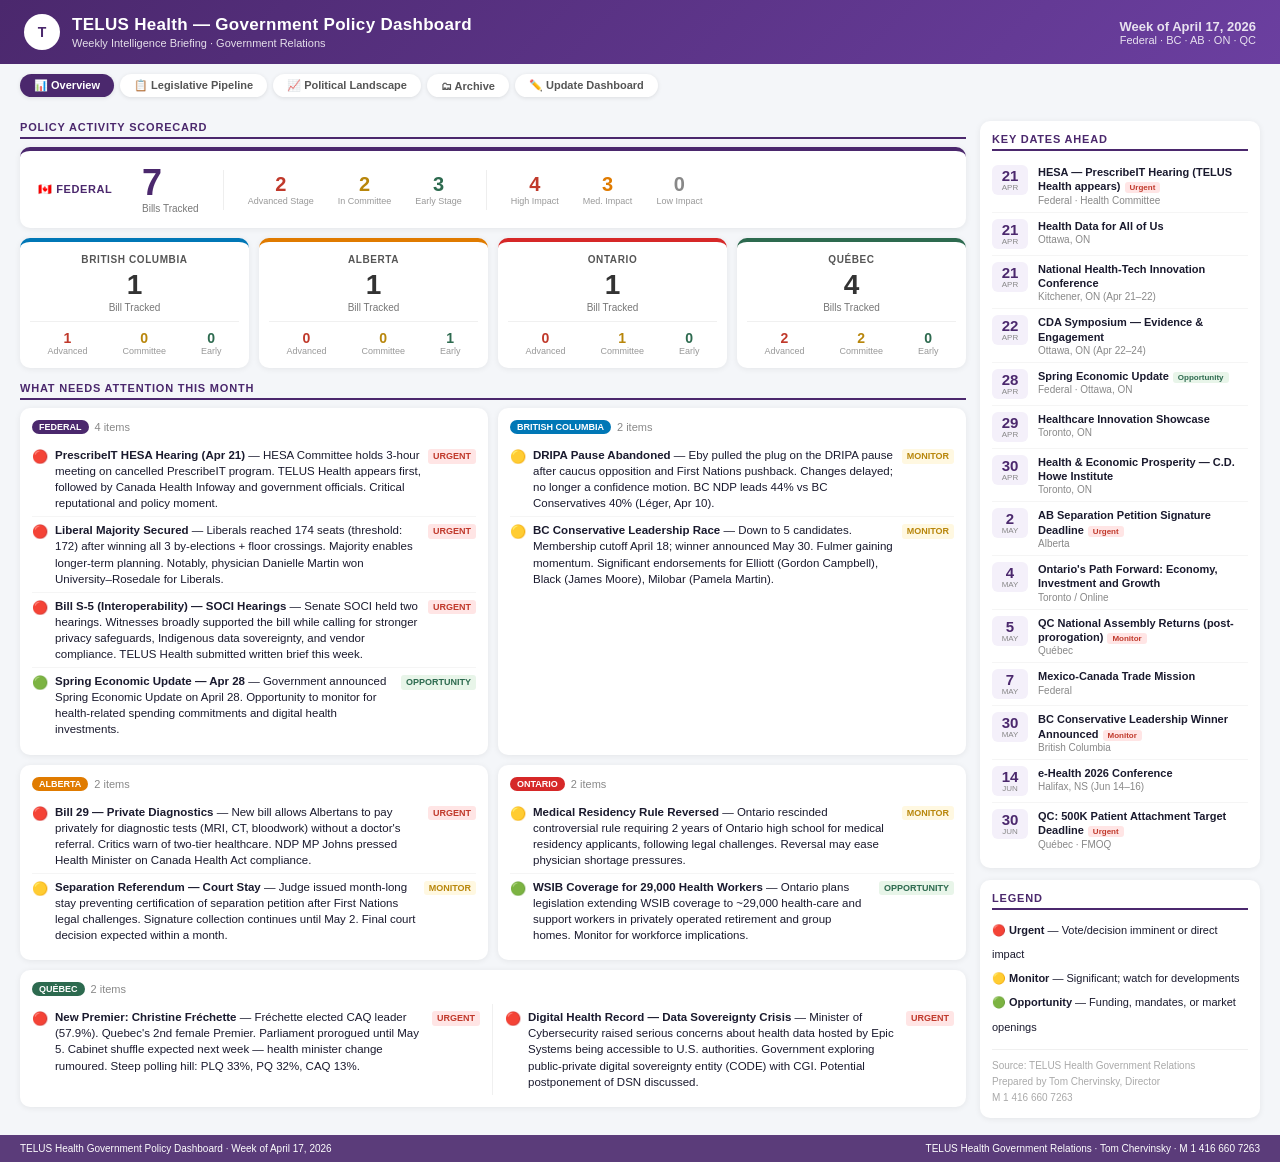
==== Government Policy Dashboard-v4-april17-update.html @ 63d5b605 "Add files via upload" ====
<!DOCTYPE html>
<html lang="en">
<head>
    <meta charset="UTF-8">
    <meta name="viewport" content="width=device-width, initial-scale=1.0">
    <title>TELUS Health – Government Policy Dashboard</title>
    <style>
        * { box-sizing: border-box; margin: 0; padding: 0; }
        body {
            font-family: 'Segoe UI', Arial, sans-serif;
            background: #f4f6f9;
            color: #1a1a2e;
            font-size: 13px;
        }

        .header {
            background: linear-gradient(135deg, #4B286D 0%, #6B3FA0 100%);
            color: white;
            padding: 14px 24px;
            display: flex;
            align-items: center;
            justify-content: space-between;
        }
        .header-left { display: flex; align-items: center; gap: 12px; }
        .telus-logo {
            width: 36px; height: 36px;
            background: white;
            border-radius: 50%;
            display: flex; align-items: center; justify-content: center;
            font-weight: 900; color: #4B286D; font-size: 14px;
        }
        .header h1 { font-size: 17px; font-weight: 700; letter-spacing: 0.3px; }
        .header p { font-size: 11px; opacity: 0.85; margin-top: 2px; }
        .header-right { text-align: right; font-size: 11px; opacity: 0.85; }
        .header-right strong { font-size: 13px; display: block; }

        .main { display: grid; grid-template-columns: 1fr 280px; gap: 14px; padding: 14px 20px; }

        .section-title {
            font-size: 11px; font-weight: 700; text-transform: uppercase;
            letter-spacing: 0.8px; color: #4B286D; margin-bottom: 8px;
            border-bottom: 2px solid #4B286D; padding-bottom: 4px;
        }

        .scorecard-federal {
            background: white;
            border-radius: 10px;
            padding: 14px 18px;
            box-shadow: 0 1px 6px rgba(0,0,0,0.07);
            border-top: 4px solid #4B286D;
            margin-bottom: 10px;
            display: flex;
            align-items: center;
            gap: 24px;
        }
        .scorecard-federal .region-label {
            font-size: 11px; font-weight: 700; text-transform: uppercase;
            letter-spacing: 0.6px; color: #4B286D; min-width: 80px;
        }
        .scorecard-federal .big-num { font-size: 36px; font-weight: 800; color: #4B286D; line-height: 1; }
        .scorecard-federal .big-label { font-size: 10px; color: #777; margin-top: 2px; }
        .scorecard-federal .divider { width: 1px; height: 40px; background: #eee; }
        .scorecard-federal .stat-group { display: flex; gap: 24px; }
        .scorecard-federal .stat { text-align: center; }
        .scorecard-federal .stat .val { font-size: 20px; font-weight: 800; line-height: 1; }
        .scorecard-federal .stat .lbl { font-size: 9px; color: #999; margin-top: 2px; }
        .val-advanced { color: #C0392B; }
        .val-committee { color: #B8860B; }
        .val-early { color: #2D6A4F; }

        .scorecard-row {
            display: grid;
            grid-template-columns: repeat(4, 1fr);
            gap: 10px;
            margin-bottom: 14px;
        }
        .scorecard {
            background: white;
            border-radius: 10px;
            padding: 12px 10px;
            text-align: center;
            box-shadow: 0 1px 6px rgba(0,0,0,0.07);
            border-top: 4px solid #888;
        }
        .scorecard.bc { border-top-color: #0077B6; }
        .scorecard.ab { border-top-color: #E07B00; }
        .scorecard.on { border-top-color: #D62828; }
        .scorecard.qc { border-top-color: #2D6A4F; }

        .scorecard .region { font-size: 10px; font-weight: 700; text-transform: uppercase; letter-spacing: 0.6px; margin-bottom: 6px; color: #555; }
        .scorecard .big-num { font-size: 28px; font-weight: 800; line-height: 1; color: #333; }
        .scorecard .sub { font-size: 10px; color: #777; margin-top: 3px; }
        .scorecard .mini-stats { display: flex; justify-content: space-around; margin-top: 8px; padding-top: 8px; border-top: 1px solid #f0f0f0; }
        .scorecard .mini-stat { text-align: center; }
        .scorecard .mini-stat .val { font-size: 14px; font-weight: 700; }
        .scorecard .mini-stat .lbl { font-size: 9px; color: #999; }

        .attention-grid { display: grid; grid-template-columns: repeat(2, 1fr); gap: 10px; margin-bottom: 14px; }
        .attention-card { background: white; border-radius: 10px; padding: 12px; box-shadow: 0 1px 6px rgba(0,0,0,0.07); }
        .attention-card .card-header { display: flex; align-items: center; gap: 6px; margin-bottom: 8px; }
        .region-badge { font-size: 9px; font-weight: 700; text-transform: uppercase; padding: 2px 7px; border-radius: 20px; color: white; }
        .badge-federal { background: #4B286D; }
        .badge-bc { background: #0077B6; }
        .badge-ab { background: #E07B00; }
        .badge-on { background: #D62828; }
        .badge-qc { background: #2D6A4F; }

        .attention-item { display: flex; align-items: flex-start; gap: 7px; padding: 5px 0; border-bottom: 1px solid #f5f5f5; font-size: 11.5px; line-height: 1.4; }
        .attention-item:last-child { border-bottom: none; }
        .flag { font-size: 13px; flex-shrink: 0; margin-top: 1px; }
        .item-text { flex: 1; }
        .item-tag { font-size: 9px; font-weight: 700; text-transform: uppercase; padding: 1px 5px; border-radius: 3px; flex-shrink: 0; margin-top: 2px; }
        .tag-urgent { background: #FFE5E5; color: #C0392B; }
        .tag-opportunity { background: #E8F5E9; color: #2D6A4F; }
        .tag-monitor { background: #FFF8E1; color: #B8860B; }

        .pipeline-table { width: 100%; border-collapse: collapse; background: white; border-radius: 10px; overflow: hidden; box-shadow: 0 1px 6px rgba(0,0,0,0.07); }
        .pipeline-table th { background: #4B286D; color: white; padding: 8px 10px; font-size: 10px; text-transform: uppercase; letter-spacing: 0.5px; text-align: left; }
        .pipeline-table td { padding: 7px 10px; font-size: 11px; border-bottom: 1px solid #f0f0f0; vertical-align: middle; }
        .pipeline-table tr:last-child td { border-bottom: none; }
        .pipeline-table tr:hover td { background: #faf5ff; }
        .pipeline-table tr.row-shaded td { background: #fafafa; }
        .pipeline-table tr.row-shaded:hover td { background: #faf5ff; }

        .stage-pill { font-size: 9px; font-weight: 700; padding: 2px 7px; border-radius: 10px; text-transform: uppercase; white-space: nowrap; }
        .stage-advanced { background: #FFE5E5; color: #C0392B; }
        .stage-committee { background: #FFF0CC; color: #B8860B; }
        .stage-early { background: #E8F5E9; color: #2D6A4F; }

        .impact-dot { width: 8px; height: 8px; border-radius: 50%; display: inline-block; margin-right: 4px; }
        .impact-high { background: #C0392B; }
        .impact-med { background: #E07B00; }
        .impact-low { background: #2D6A4F; }

        .sidebar { display: flex; flex-direction: column; gap: 12px; }

        .calendar-card { background: white; border-radius: 10px; padding: 12px; box-shadow: 0 1px 6px rgba(0,0,0,0.07); }
        .cal-item { display: flex; gap: 10px; align-items: flex-start; padding: 6px 0; border-bottom: 1px solid #f5f5f5; }
        .cal-item:last-child { border-bottom: none; }
        .cal-date { text-align: center; min-width: 36px; background: #f4f0fa; border-radius: 6px; padding: 3px 4px; }
        .cal-date .day { font-size: 15px; font-weight: 800; color: #4B286D; line-height: 1; }
        .cal-date .month { font-size: 8px; text-transform: uppercase; color: #888; }
        .cal-info .title { font-size: 11px; font-weight: 600; line-height: 1.3; }
        .cal-info .meta { font-size: 10px; color: #888; margin-top: 1px; }
        .cal-badge { font-size: 8px; font-weight: 700; padding: 1px 5px; border-radius: 3px; margin-left: 4px; }
        .cb-urgent { background: #FFE5E5; color: #C0392B; }
        .cb-opportunity { background: #E8F5E9; color: #2D6A4F; }
        .cb-event { background: #E8F0FF; color: #2255CC; }

        .polling-card { background: white; border-radius: 10px; padding: 12px; box-shadow: 0 1px 6px rgba(0,0,0,0.07); }
        .polling-card .card-title { font-weight: 700; font-size: 12px; margin-bottom: 10px; color: #333; }
        .poll-row { margin-bottom: 8px; }
        .poll-label { display: flex; justify-content: space-between; font-size: 11px; margin-bottom: 3px; }
        .poll-bar { height: 8px; background: #eee; border-radius: 4px; overflow: hidden; }
        .poll-fill { height: 100%; border-radius: 4px; }
        .lib { background: #D62828; }
        .con { background: #003F8A; }
        .ndp { background: #F4A100; }
        .bq { background: #0077B6; }
        .pq { background: #1a5276; }
        .grn { background: #2D6A4F; }
        .caq { background: #E07B00; }
        .pcq { background: #003F8A; }
        .plq { background: #D62828; }
        .neutral { background: #ccc; }

        .footer { background: #4B286D; color: white; padding: 8px 20px; display: flex; justify-content: space-between; align-items: center; font-size: 10px; opacity: 0.9; }

        .tab-bar { display: flex; gap: 6px; margin-bottom: 10px; flex-wrap: wrap; }
        .tab-btn { padding: 5px 14px; border-radius: 20px; border: none; cursor: pointer; font-size: 11px; font-weight: 600; background: white; color: #555; box-shadow: 0 1px 4px rgba(0,0,0,0.1); transition: all 0.2s; }
        .tab-btn.active { background: #4B286D; color: white; }

        .view { display: none; }
        .view.active { display: block; }

        /* DATA ENTRY */
        .entry-grid { display: grid; grid-template-columns: 1fr 1fr; gap: 12px; margin-bottom: 14px; }
        .entry-card { background: white; border-radius: 10px; padding: 14px; box-shadow: 0 1px 6px rgba(0,0,0,0.07); }
        .entry-card.full-width { grid-column: 1 / -1; }
        .entry-card h3 { font-size: 11px; font-weight: 700; text-transform: uppercase; letter-spacing: 0.6px; color: #4B286D; margin-bottom: 10px; padding-bottom: 6px; border-bottom: 1px solid #eee; display: flex; align-items: center; gap: 6px; }
        .field-group { margin-bottom: 10px; }
        .field-group label { display: block; font-size: 10px; font-weight: 600; color: #666; margin-bottom: 3px; text-transform: uppercase; letter-spacing: 0.4px; }
        .field-group input, .field-group textarea, .field-group select { width: 100%; padding: 7px 10px; border: 1px solid #ddd; border-radius: 6px; font-size: 12px; font-family: inherit; background: #fafafa; transition: border-color 0.2s; resize: vertical; }
        .field-group input:focus, .field-group textarea:focus, .field-group select:focus { outline: none; border-color: #4B286D; background: white; }
        .field-group textarea { min-height: 70px; }
        .field-row { display: grid; grid-template-columns: 1fr 1fr 1fr; gap: 8px; }

        .bill-row { display: grid; grid-template-columns: 100px 80px 1fr 100px 80px 28px; gap: 6px; align-items: center; margin-bottom: 6px; }
        .bill-row input, .bill-row select { padding: 5px 7px; border: 1px solid #ddd; border-radius: 5px; font-size: 11px; font-family: inherit; background: #fafafa; }
        .bill-row input:focus, .bill-row select:focus { outline: none; border-color: #4B286D; background: white; }

        .remove-btn { background: #FFE5E5; color: #C0392B; border: none; border-radius: 4px; cursor: pointer; font-size: 13px; width: 24px; height: 24px; display: flex; align-items: center; justify-content: center; }
        .add-btn { background: #f4f0fa; color: #4B286D; border: 1px dashed #4B286D; border-radius: 6px; cursor: pointer; font-size: 11px; font-weight: 600; padding: 5px 12px; margin-top: 4px; transition: all 0.2s; }
        .add-btn:hover { background: #4B286D; color: white; }

        .date-row { display: grid; grid-template-columns: 90px 1fr 100px 80px 28px; gap: 6px; align-items: center; margin-bottom: 6px; }
        .date-row input, .date-row select { padding: 5px 7px; border: 1px solid #ddd; border-radius: 5px; font-size: 11px; font-family: inherit; background: #fafafa; }
        .date-row input:focus, .date-row select:focus { outline: none; border-color: #4B286D; background: white; }

        .attn-row { display: grid; grid-template-columns: 80px 80px 1fr 90px 28px; gap: 6px; align-items: flex-start; margin-bottom: 6px; }
        .attn-row select, .attn-row input, .attn-row textarea { padding: 5px 7px; border: 1px solid #ddd; border-radius: 5px; font-size: 11px; font-family: inherit; background: #fafafa; resize: none; }
        .attn-row select:focus, .attn-row input:focus, .attn-row textarea:focus { outline: none; border-color: #4B286D; background: white; }
        .attn-row textarea { min-height: 48px; }

        .save-bar { background: white; border-radius: 10px; padding: 12px 16px; box-shadow: 0 1px 6px rgba(0,0,0,0.07); display: flex; align-items: center; gap: 12px; margin-bottom: 14px; flex-wrap: wrap; }
        .save-btn { background: #4B286D; color: white; border: none; border-radius: 8px; cursor: pointer; font-size: 12px; font-weight: 700; padding: 8px 20px; transition: all 0.2s; }
        .save-btn:hover { background: #6B3FA0; }
        .save-btn.secondary { background: white; color: #4B286D; border: 1px solid #4B286D; }
        .save-btn.secondary:hover { background: #f4f0fa; }
        .save-status { font-size: 11px; color: #888; }
        .save-status.success { color: #2D6A4F; font-weight: 600; }
        .save-status.error { color: #C0392B; font-weight: 600; }

        .col-headers { display: grid; font-size: 9px; font-weight: 700; text-transform: uppercase; letter-spacing: 0.4px; color: #aaa; margin-bottom: 4px; }
        .col-headers-bill { grid-template-columns: 100px 80px 1fr 100px 80px 28px; gap: 6px; }
        .col-headers-date { grid-template-columns: 90px 1fr 100px 80px 28px; gap: 6px; }
        .col-headers-attn { grid-template-columns: 80px 80px 1fr 90px 28px; gap: 6px; }

        .archive-entry { display: flex; align-items: center; gap: 10px; background: #f9f5ff; padding: 10px 12px; border-radius: 8px; border-left: 3px solid #4B286D; margin-bottom: 8px; cursor: pointer; transition: background 0.2s; }
        .archive-entry:hover { background: #f0e8ff; }
        .archive-entry .arc-title { font-size: 12px; font-weight: 700; color: #4B286D; }
        .archive-entry .arc-meta { font-size: 10px; color: #888; margin-top: 2px; }
        .arc-badge { margin-left: auto; font-size: 9px; padding: 2px 8px; border-radius: 10px; font-weight: 700; }
        .arc-current { background: #4B286D; color: white; }
        .arc-past { background: #eee; color: #888; }

        .hint-text { font-size: 10px; color: #aaa; margin-top: 3px; font-style: italic; }

        .week-selector { display: flex; align-items: center; gap: 10px; background: white; border-radius: 10px; padding: 10px 14px; box-shadow: 0 1px 6px rgba(0,0,0,0.07); margin-bottom: 12px; flex-wrap: wrap; }
        .week-selector label { font-size: 11px; font-weight: 700; color: #4B286D; }
        .week-selector input[type="date"] { padding: 5px 10px; border: 1px solid #ddd; border-radius: 6px; font-size: 12px; font-family: inherit; }
        .week-selector input[type="date"]:focus { outline: none; border-color: #4B286D; }

        .alert-banner { background: #fff3cd; border: 1px solid #ffc107; border-radius: 8px; padding: 10px 14px; margin-bottom: 12px; font-size: 12px; color: #856404; display: flex; align-items: center; gap: 8px; }
    </style>

    <script>
      
      const files = {
        
      }
    


      window.fs = {}
      window.fs.readFile = (fileName) => {
        // return array buffer
        return new Promise((resolve) => {
          const content = files[fileName]
          const decoded = atob(content)
          const arr = new Uint8Array(decoded.length)
          for (let i = 0; i < decoded.length; i++) {
            arr[i] = decoded.charCodeAt(i)
          }
          resolve(arr)
        })
      }

      // stub out window.user.get, window.db.get and window.db.set so that it works when you download the html doc
      window.db = {}
      window.db.get = (key) => {
        // use localStorage to store the artifact
        const value = localStorage.getItem(key)
        if (value) {
          return JSON.parse(value)
        }

        return null
      }

      window.db.set = (key, value) => {
        // use localStorage to store the artifact
        localStorage.setItem(key, JSON.stringify(value))
      }

      window.user = {}
      window.user.get = () => {
        return {
          userId: "user-id-placeholder",
          email: "placeholder@test.com"
        }
      }

    </script>
    </head>
<body>

<div class="header">
    <div class="header-left">
        <div class="telus-logo">T</div>
        <div>
            <h1>TELUS Health — Government Policy Dashboard</h1>
            <p>Weekly Intelligence Briefing · Government Relations</p>
        </div>
    </div>
    <div class="header-right">
        <strong id="header-week">Week of April 6, 2026</strong>
        Federal · BC · AB · ON · QC
    </div>
</div>

<div style="padding: 10px 20px 0; background: #f4f6f9;">
    <div class="tab-bar">
        <button class="tab-btn active" onclick="showTab('overview', this)">📊 Overview</button>
        <button class="tab-btn" onclick="showTab('pipeline', this)">📋 Legislative Pipeline</button>
        <button class="tab-btn" onclick="showTab('polling', this)">📈 Political Landscape</button>
        <button class="tab-btn" onclick="showTab('archive', this)">🗂 Archive</button>
        <button class="tab-btn" onclick="showTab('entry', this)">✏️ Update Dashboard</button>
    </div>
</div>

<div class="main">
    <div>

        <!-- OVERVIEW TAB -->
        <div id="tab-overview" class="view active">
            <div class="section-title">Policy Activity Scorecard</div>

            <div class="scorecard-federal">
                <div><div class="region-label">🇨🇦 Federal</div></div>
                <div>
                    <div class="big-num" id="sc-fed-total">7</div>
                    <div class="big-label">Bills Tracked</div>
                </div>
                <div class="divider"></div>
                <div class="stat-group">
                    <div class="stat"><div class="val val-advanced" id="sc-fed-adv">2</div><div class="lbl">Advanced Stage</div></div>
                    <div class="stat"><div class="val val-committee" id="sc-fed-cmte">2</div><div class="lbl">In Committee</div></div>
                    <div class="stat"><div class="val val-early" id="sc-fed-early">3</div><div class="lbl">Early Stage</div></div>
                </div>
                <div class="divider"></div>
                <div class="stat-group">
                    <div class="stat"><div class="val" style="color:#C0392B;" id="sc-fed-high">4</div><div class="lbl">High Impact</div></div>
                    <div class="stat"><div class="val" style="color:#E07B00;" id="sc-fed-med">3</div><div class="lbl">Med. Impact</div></div>
                    <div class="stat"><div class="val" style="color:#888;" id="sc-fed-low">0</div><div class="lbl">Low Impact</div></div>
                </div>
            </div>

            <div class="scorecard-row">
                <div class="scorecard bc">
                    <div class="region">British Columbia</div>
                    <div class="big-num" id="sc-bc-total">1</div>
                    <div class="sub">Bill Tracked</div>
                    <div class="mini-stats">
                        <div class="mini-stat"><div class="val val-advanced" id="sc-bc-adv">1</div><div class="lbl">Advanced</div></div>
                        <div class="mini-stat"><div class="val val-committee" id="sc-bc-cmte">0</div><div class="lbl">Committee</div></div>
                        <div class="mini-stat"><div class="val val-early" id="sc-bc-early">0</div><div class="lbl">Early</div></div>
                    </div>
                </div>
                <div class="scorecard ab">
                    <div class="region">Alberta</div>
                    <div class="big-num" id="sc-ab-total">1</div>
                    <div class="sub">Bill Tracked</div>
                    <div class="mini-stats">
                        <div class="mini-stat"><div class="val val-advanced" id="sc-ab-adv">0</div><div class="lbl">Advanced</div></div>
                        <div class="mini-stat"><div class="val val-committee" id="sc-ab-cmte">0</div><div class="lbl">Committee</div></div>
                        <div class="mini-stat"><div class="val val-early" id="sc-ab-early">1</div><div class="lbl">Early</div></div>
                    </div>
                </div>
                <div class="scorecard on">
                    <div class="region">Ontario</div>
                    <div class="big-num" id="sc-on-total">1</div>
                    <div class="sub">Bill Tracked</div>
                    <div class="mini-stats">
                        <div class="mini-stat"><div class="val val-advanced" id="sc-on-adv">0</div><div class="lbl">Advanced</div></div>
                        <div class="mini-stat"><div class="val val-committee" id="sc-on-cmte">1</div><div class="lbl">Committee</div></div>
                        <div class="mini-stat"><div class="val val-early" id="sc-on-early">0</div><div class="lbl">Early</div></div>
                    </div>
                </div>
                <div class="scorecard qc">
                    <div class="region">Québec</div>
                    <div class="big-num" id="sc-qc-total">4</div>
                    <div class="sub">Bills Tracked</div>
                    <div class="mini-stats">
                        <div class="mini-stat"><div class="val val-advanced" id="sc-qc-adv">2</div><div class="lbl">Advanced</div></div>
                        <div class="mini-stat"><div class="val val-committee" id="sc-qc-cmte">2</div><div class="lbl">Committee</div></div>
                        <div class="mini-stat"><div class="val val-early" id="sc-qc-early">0</div><div class="lbl">Early</div></div>
                    </div>
                </div>
            </div>

            <div class="section-title">What Needs Attention This Month</div>
            <div class="attention-grid" id="attention-grid"></div>
        </div>

        <!-- PIPELINE TAB -->
        <div id="tab-pipeline" class="view">
            <div class="section-title">Legislative Pipeline — All Tracked Bills</div>
            <table class="pipeline-table">
                <thead>
                    <tr>
                        <th>Bill</th>
                        <th>Jurisdiction</th>
                        <th>Subject</th>
                        <th>Stage</th>
                        <th>TELUS Health Impact</th>
                        <th>Next Step</th>
                    </tr>
                </thead>
                <tbody id="pipeline-tbody"></tbody>
            </table>
            <div style="margin-top:8px; font-size:10px; color:#888;">
                Stage pills: <span class="stage-pill stage-advanced">Advanced</span>&nbsp;
                <span class="stage-pill stage-committee">Committee</span>&nbsp;
                <span class="stage-pill stage-early">Early Stage</span>&nbsp;&nbsp;
                Impact: <span class="impact-dot impact-high"></span>High &nbsp;
                <span class="impact-dot impact-med"></span>Medium &nbsp;
                <span class="impact-dot impact-low"></span>Low/Monitor
            </div>
        </div>

        <!-- POLLING TAB -->
        <div id="tab-polling" class="view">
            <div class="section-title">Political Landscape — Polling Snapshot</div>
            <div style="display: grid; grid-template-columns: 1fr 1fr; gap: 12px;">

                <div class="polling-card">
                    <div class="card-title">🇨🇦 Federal — Voting Intention</div>
                    <div class="poll-row">
                        <div class="poll-label"><span>Liberal (Carney)</span><span style="font-weight:700;">~46%</span></div>
                        <div class="poll-bar"><div class="poll-fill lib" style="width:46%"></div></div>
                    </div>
                    <div class="poll-row">
                        <div class="poll-label"><span>Conservative</span><span style="font-weight:700;">~33%</span></div>
                        <div class="poll-bar"><div class="poll-fill con" style="width:33%"></div></div>
                    </div>
                    <div class="poll-row">
                        <div class="poll-label"><span>NDP (A. Lewis)</span><span style="font-weight:700;">~10%</span></div>
                        <div class="poll-bar"><div class="poll-fill ndp" style="width:10%"></div></div>
                    </div>
                    <div class="poll-row">
                        <div class="poll-label"><span>Bloc Québécois</span><span style="font-weight:700;">~9%</span></div>
                        <div class="poll-bar"><div class="poll-fill bq" style="width:9%"></div></div>
                    </div>
                    <div style="margin-top:8px; font-size:10px; color:#666; background:#f9f5ff; padding:6px 8px; border-radius:6px;">
                        📌 Liberals secured <strong>majority government</strong> (174 seats, threshold 172) after winning all 3 by-elections + floor crossings. Carney maintains 13-point lead over Conservatives.
                    </div>
                </div>

                <div class="polling-card">
                    <div class="card-title">Québec — Voting Intention (Léger, Apr 2–6)</div>
                    <div class="poll-row">
                        <div class="poll-label"><span>Québec Liberals (PLQ)</span><span style="font-weight:700;">33%</span></div>
                        <div class="poll-bar"><div class="poll-fill plq" style="width:33%"></div></div>
                    </div>
                    <div class="poll-row">
                        <div class="poll-label"><span>Parti Québécois (PQ)</span><span style="font-weight:700;">32%</span></div>
                        <div class="poll-bar"><div class="poll-fill pq" style="width:32%"></div></div>
                    </div>
                    <div class="poll-row">
                        <div class="poll-label"><span>CAQ (Fréchette)</span><span style="font-weight:700;">13%</span></div>
                        <div class="poll-bar"><div class="poll-fill caq" style="width:13%"></div></div>
                    </div>
                    <div style="margin-top:8px; font-size:10px; color:#666; background:#f0fff4; padding:6px 8px; border-radius:6px;">
                        📌 <strong>Christine Fréchette elected CAQ leader (57.9%)</strong> — Quebec's 2nd female Premier. Parliament prorogued until May 5. Cabinet shuffle expected next week.
                    </div>
                </div>

                <div class="polling-card">
                    <div class="card-title">Ontario — Voting Intention (Abacus Data)</div>
                    <div class="poll-row">
                        <div class="poll-label"><span>PC (Ford)</span><span style="font-weight:700;">39%</span></div>
                        <div class="poll-bar"><div class="poll-fill con" style="width:39%"></div></div>
                    </div>
                    <div class="poll-row">
                        <div class="poll-label"><span>Liberal</span><span style="font-weight:700;">31%</span></div>
                        <div class="poll-bar"><div class="poll-fill lib" style="width:31%"></div></div>
                    </div>
                    <div class="poll-row">
                        <div class="poll-label"><span>NDP</span><span style="font-weight:700;">21%</span></div>
                        <div class="poll-bar"><div class="poll-fill ndp" style="width:21%"></div></div>
                    </div>
                    <div style="margin-top:8px; font-size:10px; color:#666; background:#fff5f5; padding:6px 8px; border-radius:6px;">
                        📌 PC down 5 pts to 39% (lowest since May 2024). NDP up 5 pts to 21%. 70% of Ontarians want change. Navdeep Bains (Rogers) may enter Liberal leadership race.
                    </div>
                </div>

                <div class="polling-card">
                    <div class="card-title">Alberta — Party Support (Léger)</div>
                    <div class="poll-row">
                        <div class="poll-label"><span>UCP (Smith)</span><span style="font-weight:700;">53%</span></div>
                        <div class="poll-bar"><div class="poll-fill con" style="width:53%"></div></div>
                    </div>
                    <div class="poll-row">
                        <div class="poll-label"><span>NDP (Nenshi)</span><span style="font-weight:700;">36%</span></div>
                        <div class="poll-bar"><div class="poll-fill ndp" style="width:36%"></div></div>
                    </div>
                    <div style="margin-top:8px; font-size:10px; color:#666; background:#fff8f0; padding:6px 8px; border-radius:6px;">
                        📌 Smith maintains 2023 support levels. Nenshi's NDP dropped, including weakness in Edmonton and Calgary. Separation referendum petition under court-ordered stay.
                    </div>
                </div>

                <div class="polling-card">
                    <div class="card-title">BC — Party Support (Léger, Apr 10)</div>
                    <div class="poll-row">
                        <div class="poll-label"><span>BC NDP (Eby)</span><span style="font-weight:700;">44%</span></div>
                        <div class="poll-bar"><div class="poll-fill ndp" style="width:44%"></div></div>
                    </div>
                    <div class="poll-row">
                        <div class="poll-label"><span>BC Conservatives</span><span style="font-weight:700;">40%</span></div>
                        <div class="poll-bar"><div class="poll-fill con" style="width:40%"></div></div>
                    </div>
                    <div style="margin-top:8px; font-size:10px; color:#666; background:#f0f7ff; padding:6px 8px; border-radius:6px;">
                        📌 54% say BC is on wrong track. Eby approval near even split. DRIPA pause abandoned after caucus opposition. Conservative leadership race down to 5 candidates; winner announced May 30.
                    </div>
                </div>

            </div>
        </div>

        <!-- ARCHIVE TAB -->
        <div id="tab-archive" class="view">
            <div class="section-title">Previous Editions</div>
            <div style="background:white; border-radius:10px; padding:16px; box-shadow:0 1px 6px rgba(0,0,0,0.07);">
                <p style="font-size:12px; color:#555; margin-bottom:14px;">Previous weekly editions are stored below. Click any archived edition to preview its key details.</p>
                <div id="archive-entries"></div>
            </div>
        </div>

        <!-- DATA ENTRY TAB -->
        <div id="tab-entry" class="view">

            <div class="week-selector">
                <label>📅 Week of:</label>
                <input type="date" id="entry-week-date" value="2026-04-17">
                <span style="font-size:11px; color:#888;">This updates the dashboard header and archives the previous edition.</span>
            </div>

            <div class="save-bar">
                <button class="save-btn" onclick="saveAndPublish()">💾 Save & Publish Dashboard</button>
                <button class="save-btn secondary" onclick="saveDraft()">Save Draft</button>
                <button class="save-btn secondary" onclick="resetToCurrentData()">↩ Reset to Current</button>
                <span class="save-status" id="save-status"></span>
            </div>

            <div class="entry-grid">

                <div class="entry-card full-width">
                    <h3><span class="region-badge badge-federal">Federal</span> Bill Count by Stage</h3>
                    <div style="display:grid; grid-template-columns: repeat(6, 1fr); gap:10px;">
                        <div class="field-group"><label>Total Bills</label><input type="number" id="e-fed-total" value="7" min="0"></div>
                        <div class="field-group"><label>Advanced</label><input type="number" id="e-fed-adv" value="2" min="0"></div>
                        <div class="field-group"><label>Committee</label><input type="number" id="e-fed-cmte" value="2" min="0"></div>
                        <div class="field-group"><label>Early Stage</label><input type="number" id="e-fed-early" value="3" min="0"></div>
                        <div class="field-group"><label>High Impact</label><input type="number" id="e-fed-high" value="4" min="0"></div>
                        <div class="field-group"><label>Med. Impact</label><input type="number" id="e-fed-med" value="3" min="0"></div>
                    </div>
                </div>

                <div class="entry-card full-width">
                    <h3>Provincial Bill Counts</h3>
                    <div style="display:grid; grid-template-columns: repeat(4, 1fr); gap:14px;">
                        <div>
                            <div style="font-size:10px; font-weight:700; color:#0077B6; margin-bottom:6px; text-transform:uppercase;">British Columbia</div>
                            <div class="field-row">
                                <div class="field-group"><label>Total</label><input type="number" id="e-bc-total" value="1" min="0"></div>
                                <div class="field-group"><label>Advanced</label><input type="number" id="e-bc-adv" value="1" min="0"></div>
                                <div class="field-group"><label>Committee</label><input type="number" id="e-bc-cmte" value="0" min="0"></div>
                            </div>
                        </div>
                        <div>
                            <div style="font-size:10px; font-weight:700; color:#E07B00; margin-bottom:6px; text-transform:uppercase;">Alberta</div>
                            <div class="field-row">
                                <div class="field-group"><label>Total</label><input type="number" id="e-ab-total" value="1" min="0"></div>
                                <div class="field-group"><label>Advanced</label><input type="number" id="e-ab-adv" value="0" min="0"></div>
                                <div class="field-group"><label>Committee</label><input type="number" id="e-ab-cmte" value="0" min="0"></div>
                            </div>
                        </div>
                        <div>
                            <div style="font-size:10px; font-weight:700; color:#D62828; margin-bottom:6px; text-transform:uppercase;">Ontario</div>
                            <div class="field-row">
                                <div class="field-group"><label>Total</label><input type="number" id="e-on-total" value="1" min="0"></div>
                                <div class="field-group"><label>Advanced</label><input type="number" id="e-on-adv" value="0" min="0"></div>
                                <div class="field-group"><label>Committee</label><input type="number" id="e-on-cmte" value="1" min="0"></div>
                            </div>
                        </div>
                        <div>
                            <div style="font-size:10px; font-weight:700; color:#2D6A4F; margin-bottom:6px; text-transform:uppercase;">Québec</div>
                            <div class="field-row">
                                <div class="field-group"><label>Total</label><input type="number" id="e-qc-total" value="4" min="0"></div>
                                <div class="field-group"><label>Advanced</label><input type="number" id="e-qc-adv" value="2" min="0"></div>
                                <div class="field-group"><label>Committee</label><input type="number" id="e-qc-cmte" value="2" min="0"></div>
                            </div>
                        </div>
                    </div>
                </div>

                <div class="entry-card full-width">
                    <h3>⚠️ What Needs Attention — Items</h3>
                    <p class="hint-text" style="margin-bottom:10px;">Add items for each province. Keep titles short; paste full context in the description.</p>
                    <div class="col-headers col-headers-attn">
                        <span>Region</span><span>Type</span><span>Description (paste freely)</span><span>Short Title</span><span></span>
                    </div>
                    <div id="attn-rows"></div>
                    <button class="add-btn" onclick="addAttnRow()">+ Add Item</button>
                </div>

                <div class="entry-card full-width">
                    <h3>📋 Legislative Pipeline — Bills</h3>
                    <p class="hint-text" style="margin-bottom:10px;">Add or update tracked bills.</p>
                    <div class="col-headers col-headers-bill">
                        <span>Bill Name</span><span>Jurisdiction</span><span>Subject / Description</span><span>Stage</span><span>Impact</span><span></span>
                    </div>
                    <div id="bill-rows"></div>
                    <button class="add-btn" onclick="addBillRow()">+ Add Bill</button>
                    <div class="field-group" style="margin-top:10px;">
                        <label>Next Steps (one per line, matching bill order above)</label>
                        <textarea id="e-bill-nextsteps" placeholder="e.g.&#10;Committee study; monitor for amendments&#10;Report stage; watch for healthcare data provisions&#10;..."></textarea>
                        <div class="hint-text">Paste next steps in the same order as the bills above, one per line.</div>
                    </div>
                </div>

                <div class="entry-card full-width">
                    <h3>📅 Key Dates</h3>
                    <p class="hint-text" style="margin-bottom:10px;">Add upcoming dates. Fill in date, title, location, and type.</p>
                    <div class="col-headers col-headers-date">
                        <span>Date</span><span>Title</span><span>Location / Context</span><span>Type</span><span></span>
                    </div>
                    <div id="date-rows"></div>
                    <button class="add-btn" onclick="addDateRow()">+ Add Date</button>
                </div>

                <div class="entry-card full-width">
                    <h3>📝 Additional Context / Editor Notes</h3>
                    <div class="field-group">
                        <label>Free-form notes (saved for reference, not shown on dashboard)</label>
                        <textarea id="e-notes" style="min-height:100px;" placeholder="Paste any additional context, editor notes, or raw sections from the email here for reference..."></textarea>
                    </div>
                </div>

            </div>
        </div>

    </div>

    <!-- SIDEBAR -->
    <div class="sidebar">
        <div class="calendar-card">
            <div class="section-title">Key Dates Ahead</div>
            <div id="sidebar-dates"></div>
        </div>

        <div style="background:white; border-radius:10px; padding:12px; box-shadow:0 1px 6px rgba(0,0,0,0.07);">
            <div class="section-title">Legend</div>
            <div style="font-size:11px; line-height:2.2;">
                🔴 <strong>Urgent</strong> — Vote/decision imminent or direct impact<br>
                🟡 <strong>Monitor</strong> — Significant; watch for developments<br>
                🟢 <strong>Opportunity</strong> — Funding, mandates, or market openings
            </div>
            <div style="margin-top:10px; padding-top:8px; border-top:1px solid #f0f0f0; font-size:10px; color:#aaa; line-height:1.6;">
                Source: TELUS Health Government Relations<br>
                Prepared by Tom Chervinsky, Director<br>
                M 1 416 660 7263
            </div>
        </div>
    </div>
</div>

<div class="footer">
    <span>TELUS Health Government Policy Dashboard · <span id="footer-week">Week of April 17, 2026</span></span>
    <span>TELUS Health Government Relations · Tom Chervinsky · M 1 416 660 7263</span>
</div>

<script>
// =====================
// DEFAULT DATA (April 17, 2026 edition)
// =====================
const APRIL17_DATA = {
    weekLabel: "April 17, 2026",
    weekDate: "2026-04-17",
    scorecards: {
        fed: { total: 7, adv: 2, cmte: 2, early: 3, high: 4, med: 3, low: 0 },
        bc:  { total: 1, adv: 1, cmte: 0, early: 0 },
        ab:  { total: 1, adv: 0, cmte: 0, early: 1 },
        on:  { total: 1, adv: 0, cmte: 1, early: 0 },
        qc:  { total: 4, adv: 2, cmte: 2, early: 0 }
    },
    attention: [
        { region: "federal", type: "urgent",      title: "PrescribeIT HESA Hearing (Apr 21)", text: "HESA Committee holds 3-hour meeting on cancelled PrescribeIT program. TELUS Health appears first, followed by Canada Health Infoway and government officials. Critical reputational and policy moment." },
        { region: "federal", type: "urgent",      title: "Liberal Majority Secured", text: "Liberals reached 174 seats (threshold: 172) after winning all 3 by-elections + floor crossings. Majority enables longer-term planning. Notably, physician Danielle Martin won University–Rosedale for Liberals." },
        { region: "federal", type: "urgent",      title: "Bill S-5 (Interoperability) — SOCI Hearings", text: "Senate SOCI held two hearings. Witnesses broadly supported the bill while calling for stronger privacy safeguards, Indigenous data sovereignty, and vendor compliance. TELUS Health submitted written brief this week." },
        { region: "federal", type: "opportunity", title: "Spring Economic Update — Apr 28", text: "Government announced Spring Economic Update on April 28. Opportunity to monitor for health-related spending commitments and digital health investments." },
        { region: "bc",      type: "monitor",     title: "DRIPA Pause Abandoned", text: "Eby pulled the plug on the DRIPA pause after caucus opposition and First Nations pushback. Changes delayed; no longer a confidence motion. BC NDP leads 44% vs BC Conservatives 40% (Léger, Apr 10)." },
        { region: "bc",      type: "monitor",     title: "BC Conservative Leadership Race", text: "Down to 5 candidates. Membership cutoff April 18; winner announced May 30. Fulmer gaining momentum. Significant endorsements for Elliott (Gordon Campbell), Black (James Moore), Milobar (Pamela Martin)." },
        { region: "ab",      type: "urgent",      title: "Bill 29 — Private Diagnostics", text: "New bill allows Albertans to pay privately for diagnostic tests (MRI, CT, bloodwork) without a doctor's referral. Critics warn of two-tier healthcare. NDP MP Johns pressed Health Minister on Canada Health Act compliance." },
        { region: "ab",      type: "monitor",     title: "Separation Referendum — Court Stay", text: "Judge issued month-long stay preventing certification of separation petition after First Nations legal challenges. Signature collection continues until May 2. Final court decision expected within a month." },
        { region: "on",      type: "monitor",     title: "Medical Residency Rule Reversed", text: "Ontario rescinded controversial rule requiring 2 years of Ontario high school for medical residency applicants, following legal challenges. Reversal may ease physician shortage pressures." },
        { region: "on",      type: "opportunity", title: "WSIB Coverage for 29,000 Health Workers", text: "Ontario plans legislation extending WSIB coverage to ~29,000 health-care and support workers in privately operated retirement and group homes. Monitor for workforce implications." },
        { region: "qc",      type: "urgent",      title: "New Premier: Christine Fréchette", text: "Fréchette elected CAQ leader (57.9%). Quebec's 2nd female Premier. Parliament prorogued until May 5. Cabinet shuffle expected next week — health minister change rumoured. Steep polling hill: PLQ 33%, PQ 32%, CAQ 13%." },
        { region: "qc",      type: "urgent",      title: "Digital Health Record — Data Sovereignty Crisis", text: "Minister of Cybersecurity raised serious concerns about health data hosted by Epic Systems being accessible to U.S. authorities. Government exploring public-private digital sovereignty entity (CODE) with CGI. Potential postponement of DSN discussed." }
    ],
    bills: [
        { name: "Bill S-5",               bill: "Federal", subject: "Health IT Interoperability & Data Blocking",          stage: "committee", impact: "high", next: "SOCI committee hearings ongoing; TELUS Health brief submitted this week" },
        { name: "Bill C-8",               bill: "Federal", subject: "Cybersecurity / Critical Systems",                    stage: "advanced",  impact: "high", next: "Now at 2nd reading in Senate (moved from SECU report stage)" },
        { name: "Bill C-22",              bill: "Federal", subject: "Lawful Access / Data Access",                         stage: "early",     impact: "med",  next: "2nd reading in House of Commons; monitor for health data amendments" },
        { name: "Bill C-201",             bill: "Federal", subject: "Canada Health Act — Mental Health Coverage",          stage: "early",     impact: "high", next: "Outside Order of Precedence; watch for prioritization" },
        { name: "Bill C-239",             bill: "Federal", subject: "Canada Health Act — Accountability Framework",        stage: "advanced",  impact: "med",  next: "At 2nd reading in House; monitor for provincial accountability standards" },
        { name: "Bill S-243",             bill: "Federal", subject: "National Framework for Women's Health",               stage: "committee", impact: "med",  next: "Now at consideration in committee (moved from 2nd reading)" },
        { name: "Bill C-12",              bill: "Federal", subject: "Refugee & Migrant Health Access",                     stage: "early",     impact: "high", next: "Growing criticism over risks to refugee and migrant health; monitor" },
        { name: "Health Professions Act", bill: "BC",      subject: "Health Professional Regulation Overhaul",             stage: "advanced",  impact: "med",  next: "In effect; monitor implementation and physician response" },
        { name: "Bill 29",                bill: "AB",      subject: "Private Diagnostics Without Referral",                stage: "early",     impact: "high", next: "Passed first reading; watch for Canada Health Act enforcement response" },
        { name: "ON Budget Bill",         bill: "ON",      subject: "Provincial Budget incl. Primary Care EMR",            stage: "committee", impact: "high", next: "Standing Committee review; watch EMR procurement with interoperability criterion" },
        { name: "Bill 19",                bill: "QC",      subject: "Medical Services Access / Doctor Remuneration",       stage: "advanced",  impact: "med",  next: "Adopted; monitor FMOQ compliance toward 500K patient target by June 30" },
        { name: "Bill 15",                bill: "QC",      subject: "Professional Code Reform / Health Scope of Practice", stage: "advanced",  impact: "med",  next: "Adopted April 2; monitor regulatory implementation" },
        { name: "Bill 7",                 bill: "QC",      subject: "Bureaucracy Reduction / INESSS+INSPQ Merger",         stage: "committee", impact: "high", next: "Detailed study continues; watch INESSS/INSPQ merger and DSN implications" },
        { name: "Bill 23",                bill: "QC",      subject: "Involuntary Hospitalization / Mental Health",          stage: "committee", impact: "med",  next: "Detailed study continues" }
    ],
    dates: [
        { date: "2026-04-21", title: "HESA — PrescribeIT Hearing (TELUS Health appears)", location: "Federal · Health Committee", type: "urgent" },
        { date: "2026-04-21", title: "Health Data for All of Us", location: "Ottawa, ON", type: "event" },
        { date: "2026-04-21", title: "National Health-Tech Innovation Conference", location: "Kitchener, ON (Apr 21–22)", type: "event" },
        { date: "2026-04-22", title: "CDA Symposium — Evidence & Engagement", location: "Ottawa, ON (Apr 22–24)", type: "event" },
        { date: "2026-04-28", title: "Spring Economic Update", location: "Federal · Ottawa, ON", type: "opportunity" },
        { date: "2026-04-29", title: "Healthcare Innovation Showcase", location: "Toronto, ON", type: "event" },
        { date: "2026-04-30", title: "Health & Economic Prosperity — C.D. Howe Institute", location: "Toronto, ON", type: "event" },
        { date: "2026-05-02", title: "AB Separation Petition Signature Deadline", location: "Alberta", type: "urgent" },
        { date: "2026-05-04", title: "Ontario's Path Forward: Economy, Investment and Growth", location: "Toronto / Online", type: "event" },
        { date: "2026-05-05", title: "QC National Assembly Returns (post-prorogation)", location: "Québec", type: "monitor" },
        { date: "2026-05-07", title: "Mexico-Canada Trade Mission", location: "Federal", type: "event" },
        { date: "2026-05-30", title: "BC Conservative Leadership Winner Announced", location: "British Columbia", type: "monitor" },
        { date: "2026-06-14", title: "e-Health 2026 Conference", location: "Halifax, NS (Jun 14–16)", type: "event" },
        { date: "2026-06-30", title: "QC: 500K Patient Attachment Target Deadline", location: "Québec · FMOQ", type: "urgent" }
    ],
    notes: "April 3-16, 2026 edition. Key developments: Liberal majority secured; PrescribeIT HESA hearing April 21 (TELUS Health appears); Fréchette elected QC Premier; Bill 29 introduced in Alberta; DSQ data sovereignty concerns in QC."
};

const APRIL6_DATA = {
    weekLabel: "April 6, 2026",
    weekDate: "2026-04-06",
    scorecards: {
        fed: { total: 6, adv: 2, cmte: 2, early: 2, high: 3, med: 3, low: 0 },
        bc:  { total: 1, adv: 1, cmte: 0, early: 0 },
        ab:  { total: 0, adv: 0, cmte: 0, early: 0 },
        on:  { total: 1, adv: 0, cmte: 1, early: 0 },
        qc:  { total: 4, adv: 2, cmte: 2, early: 0 }
    },
    attention: [
        { region: "federal", type: "urgent",      title: "Bill S-5 (Interoperability)", text: "In Senate SOCI committee. Debate on privacy, cybersecurity, First Nations data sovereignty. Key for TELUS Health digital strategy." },
        { region: "federal", type: "urgent",      title: "Grifols / HESA", text: "Plasma collection deaths; Health Canada imposed new license conditions. HESA ordered documents by April 10." },
        { region: "federal", type: "opportunity", title: "Canadian Dental Care Plan", text: "Renewal season opens April 15. Opportunity for TELUS Health benefits/claims platforms." },
        { region: "bc",      type: "monitor",     title: "Health Professions & Occupations Act", text: "Now in effect. Overhauls regulation of health professionals; critics warn of provincial overreach. Monitor impact on workforce." },
        { region: "bc",      type: "opportunity", title: "600K+ newly attached patients", text: "500+ US healthcare professionals hired. Signals growing primary care infrastructure. Opportunity for TELUS Health platforms." },
        { region: "ab",      type: "urgent",      title: "MHCare Drug Procurement Scandal", text: "AHS seeking $49M recovery. RCMP + Auditor-General investigating. Potential procurement risk signal for health tech vendors." },
        { region: "ab",      type: "monitor",     title: "Separation Referendum", text: "Scheduled Oct 19. Political instability risk. NDP-UCP divide deepening. Monitor for regulatory/policy uncertainty." },
        { region: "on",      type: "opportunity", title: "New Provincial Primary Care EMR System", text: "Budget includes funding with interoperability as a key criterion. Direct TELUS Health opportunity." },
        { region: "on",      type: "monitor",     title: "Physician Services Agreement", text: "New 2024-28 agreement increases compensation, expands after-hours, targets universal primary care by 2029." },
        { region: "qc",      type: "urgent",      title: "CAQ Leadership → New Premier (Apr 12)", text: "Fréchette vs. Drainville. New leader = new health minister likely. Deep policy uncertainty until cabinet formed." },
        { region: "qc",      type: "opportunity", title: "New Primary Care Policy (CLSCs)", text: "All Quebecers affiliated to CLSC. 8 new IPS clinics, expanded \"Votre Santé\" platform. Opportunity for TELUS Health virtual care." },
        { region: "qc",      type: "monitor",     title: "Digital Health Record (DSQ)", text: "Specialists ended boycott; negotiations resumed. Doctors cite inadequate software. Monitor for procurement/integration opportunities." }
    ],
    bills: [
        { name: "Bill S-5",               bill: "Federal", subject: "Health IT Interoperability & Data Blocking",          stage: "committee", impact: "high", next: "Committee study; monitor for amendments" },
        { name: "Bill C-8",               bill: "Federal", subject: "Cybersecurity / Critical Systems",                    stage: "committee", impact: "high", next: "Report stage; watch for healthcare data provisions" },
        { name: "Bill C-22",              bill: "Federal", subject: "Lawful Access / Data Access",                         stage: "early",     impact: "med",  next: "Monitor for health data amendments" },
        { name: "Bill C-201",             bill: "Federal", subject: "Canada Health Act — Mental Health Coverage",          stage: "early",     impact: "high", next: "Outside Order of Precedence; watch for prioritization" },
        { name: "Bill C-239",             bill: "Federal", subject: "Canada Health Act — Accountability Framework",        stage: "early",     impact: "med",  next: "2nd reading in progress" },
        { name: "Bill S-243",             bill: "Federal", subject: "National Framework for Women's Health",               stage: "early",     impact: "med",  next: "2nd reading in progress" },
        { name: "Health Professions Act", bill: "BC",      subject: "Health Professional Regulation Overhaul",             stage: "advanced",  impact: "med",  next: "Monitor implementation; watch physician response" },
        { name: "ON Budget Bill",         bill: "ON",      subject: "Provincial Budget incl. Primary Care EMR",            stage: "committee", impact: "high", next: "Standing Committee review; watch EMR procurement" },
        { name: "Bill 19",                bill: "QC",      subject: "Medical Services Access / Doctor Remuneration",       stage: "advanced",  impact: "med",  next: "Implementation; monitor FMOQ compliance" },
        { name: "Bill 15",                bill: "QC",      subject: "Professional Code Reform / Health Scope of Practice", stage: "advanced",  impact: "med",  next: "Monitor regulatory implementation" },
        { name: "Bill 7",                 bill: "QC",      subject: "Bureaucracy Reduction / INESSS+INSPQ Merger",         stage: "committee", impact: "high", next: "Detailed study continues; watch INESSS/INSPQ merger" },
        { name: "Bill 23",                bill: "QC",      subject: "Involuntary Hospitalization / Mental Health",          stage: "committee", impact: "med",  next: "Detailed study continues" }
    ],
    dates: [
        { date: "2026-04-07", title: "AB Separation Petition Court Challenge", location: "Alberta", type: "urgent" },
        { date: "2026-04-10", title: "HESA Deadline — Grifols/CBS Documents", location: "Federal · Health Committee", type: "urgent" },
        { date: "2026-04-12", title: "CAQ Leadership → New QC Premier", location: "Québec", type: "urgent" },
        { date: "2026-04-13", title: "House of Commons Returns", location: "Federal", type: "event" },
        { date: "2026-04-14", title: "HESA Committee Meeting", location: "Federal · Health Committee", type: "event" },
        { date: "2026-04-15", title: "Dental Care Plan Renewal Opens", location: "Federal", type: "opportunity" },
        { date: "2026-04-21", title: "Health Data for All of Us", location: "Ottawa, ON", type: "event" },
        { date: "2026-04-21", title: "National Health-Tech Innovation Conference", location: "Kitchener, ON (Apr 21–22)", type: "event" },
        { date: "2026-04-22", title: "CDA Symposium — Evidence & Engagement", location: "Ottawa, ON (Apr 22–24)", type: "event" },
        { date: "2026-04-29", title: "Healthcare Innovation Showcase", location: "Toronto, ON", type: "event" },
        { date: "2026-06-14", title: "e-Health 2026 Conference", location: "Halifax, NS (Jun 14–16)", type: "event" }
    ],
    notes: ""
};

// =====================
// STATE
// =====================
let currentData = JSON.parse(JSON.stringify(APRIL17_DATA));
let archives = [JSON.parse(JSON.stringify(APRIL6_DATA))];

// =====================
// INIT
// =====================
async function init() {
    try {
        const saved = await window.db.get('telus_gov_dashboard_current');
        if (saved && saved.weekLabel) currentData = saved;
    } catch(e) {}
    try {
        const arc = await window.db.get('telus_gov_dashboard_archives');
        if (arc && arc.list && arc.list.length > 0) archives = arc.list;
    } catch(e) {}

    renderAll();
    populateEntryForm();
}

// =====================
// RENDER
// =====================
function renderAll() {
    renderHeader();
    renderScorecards();
    renderAttention();
    renderPipeline();
    renderSidebarDates();
    renderArchive();
}

function renderHeader() {
    const label = "Week of " + currentData.weekLabel;
    document.getElementById('header-week').textContent = label;
    document.getElementById('footer-week').textContent = "Week of " + currentData.weekLabel;
}

function renderScorecards() {
    const s = currentData.scorecards;
    const set = (id, val) => { const el = document.getElementById(id); if(el) el.textContent = val ?? 0; };
    set('sc-fed-total', s.fed.total); set('sc-fed-adv', s.fed.adv); set('sc-fed-cmte', s.fed.cmte);
    set('sc-fed-early', s.fed.early); set('sc-fed-high', s.fed.high); set('sc-fed-med', s.fed.med);
    set('sc-bc-total', s.bc.total); set('sc-bc-adv', s.bc.adv); set('sc-bc-cmte', s.bc.cmte); set('sc-bc-early', s.bc.early ?? 0);
    set('sc-ab-total', s.ab.total); set('sc-ab-adv', s.ab.adv); set('sc-ab-cmte', s.ab.cmte); set('sc-ab-early', s.ab.early ?? 0);
    set('sc-on-total', s.on.total); set('sc-on-adv', s.on.adv); set('sc-on-cmte', s.on.cmte); set('sc-on-early', s.on.early ?? 0);
    set('sc-qc-total', s.qc.total); set('sc-qc-adv', s.qc.adv); set('sc-qc-cmte', s.qc.cmte); set('sc-qc-early', s.qc.early ?? 0);
}

const REGION_ORDER = ['federal','bc','ab','on','qc'];
const REGION_LABELS = { federal:'Federal', bc:'British Columbia', ab:'Alberta', on:'Ontario', qc:'Québec' };
const BADGE_CLASS = { federal:'badge-federal', bc:'badge-bc', ab:'badge-ab', on:'badge-on', qc:'badge-qc' };
const TYPE_EMOJI = { urgent:'🔴', monitor:'🟡', opportunity:'🟢' };
const TYPE_TAG = { urgent:'tag-urgent', monitor:'tag-monitor', opportunity:'tag-opportunity' };
const TYPE_LABEL = { urgent:'Urgent', monitor:'Monitor', opportunity:'Opportunity' };

function renderAttention() {
    const grid = document.getElementById('attention-grid');
    if (!grid) return;
    const grouped = {};
    REGION_ORDER.forEach(r => grouped[r] = []);
    (currentData.attention || []).forEach(item => { if (grouped[item.region]) grouped[item.region].push(item); });

    let html = '';
    REGION_ORDER.forEach(region => {
        const items = grouped[region];
        if (!items.length) return;
        const isQC = region === 'qc';
        const style = isQC ? ' style="grid-column: 1 / -1;"' : '';
        const cols = isQC ? Math.min(items.length, 3) : 1;
        const innerStyle = isQC ? ` style="display:grid; grid-template-columns: repeat(${cols}, 1fr); gap:0;"` : '';

        html += `<div class="attention-card"${style}>
            <div class="card-header">
                <span class="region-badge ${BADGE_CLASS[region]}">${REGION_LABELS[region]}</span>
                <span style="font-size:11px; color:#888;">${items.length} item${items.length !== 1 ? 's' : ''}</span>
            </div>
            <div${innerStyle}>`;

        items.forEach((item, i) => {
            let borderStyle = '';
            if (isQC && i < items.length - 1) borderStyle = 'padding-right:12px; border-right:1px solid #f0f0f0; border-bottom:none;';
            else if (isQC) borderStyle = 'padding-left:12px; border-bottom:none;';
            if (isQC && i > 0 && i < items.length - 1) borderStyle = 'padding: 5px 12px; border-right:1px solid #f0f0f0; border-bottom:none;';
            const s = borderStyle ? ` style="${borderStyle}"` : '';
            html += `<div class="attention-item"${s}>
                <span class="flag">${TYPE_EMOJI[item.type] || '🟡'}</span>
                <span class="item-text"><strong>${escHtml(item.title)}</strong> — ${escHtml(item.text)}</span>
                <span class="item-tag ${TYPE_TAG[item.type] || 'tag-monitor'}">${TYPE_LABEL[item.type] || 'Monitor'}</span>
            </div>`;
        });

        html += `</div></div>`;
    });

    grid.innerHTML = html || '<p style="color:#aaa; font-size:12px; padding:10px;">No attention items added yet.</p>';
}

function renderPipeline() {
    const tbody = document.getElementById('pipeline-tbody');
    if (!tbody) return;
    const bills = currentData.bills || [];
    let html = '';
    bills.forEach((b, i) => {
        const shaded = i % 2 === 1 ? ' class="row-shaded"' : '';
        const stagePill = b.stage === 'advanced' ? 'stage-advanced' : b.stage === 'committee' ? 'stage-committee' : 'stage-early';
        const stageLabel = b.stage === 'advanced' ? 'Advanced' : b.stage === 'committee' ? 'Committee' : 'Early Stage';
        const impactDot = b.impact === 'high' ? 'impact-high' : b.impact === 'med' ? 'impact-med' : 'impact-low';
        const impactLabel = b.impact === 'high' ? 'High' : b.impact === 'med' ? 'Medium' : 'Low';
        const jur = b.bill || 'Federal';
        const badgeClass = jur === 'BC' ? 'badge-bc' : jur === 'AB' ? 'badge-ab' : jur === 'ON' ? 'badge-on' : jur === 'QC' ? 'badge-qc' : 'badge-federal';
        html += `<tr${shaded}>
            <td><strong>${escHtml(b.name)}</strong></td>
            <td><span class="region-badge ${badgeClass}">${escHtml(jur)}</span></td>
            <td>${escHtml(b.subject)}</td>
            <td><span class="stage-pill ${stagePill}">${stageLabel}</span></td>
            <td><span class="impact-dot ${impactDot}"></span><strong>${impactLabel}</strong></td>
            <td>${escHtml(b.next || '')}</td>
        </tr>`;
    });
    tbody.innerHTML = html || '<tr><td colspan="6" style="color:#aaa; text-align:center; padding:20px;">No bills added yet.</td></tr>';
}

function renderSidebarDates() {
    const container = document.getElementById('sidebar-dates');
    if (!container) return;
    const dates = (currentData.dates || []).slice().sort((a,b) => a.date.localeCompare(b.date));
    let html = '';
    dates.forEach(d => {
        const dt = new Date(d.date + 'T00:00:00');
        const day = dt.getDate();
        const month = dt.toLocaleString('en-CA', { month: 'short' });
        const badgeClass = d.type === 'urgent' ? 'cb-urgent' : d.type === 'opportunity' ? 'cb-opportunity' : d.type === 'monitor' ? 'cb-urgent' : 'cb-event';
        const badgeLabel = d.type === 'urgent' ? 'Urgent' : d.type === 'opportunity' ? 'Opportunity' : d.type === 'monitor' ? 'Monitor' : '';
        const showBadge = badgeLabel ? `<span class="cal-badge ${badgeClass}">${badgeLabel}</span>` : '';
        html += `<div class="cal-item">
            <div class="cal-date"><div class="day">${day}</div><div class="month">${month}</div></div>
            <div class="cal-info">
                <div class="title">${escHtml(d.title)}${showBadge}</div>
                <div class="meta">${escHtml(d.location || '')}</div>
            </div>
        </div>`;
    });
    container.innerHTML = html || '<p style="color:#aaa; font-size:11px; padding:8px 0;">No dates added yet.</p>';
}

function renderArchive() {
    const container = document.getElementById('archive-entries');
    if (!container) return;

    let html = `<div class="archive-entry" style="cursor:default;">
        <div>
            <div class="arc-title">Week of ${escHtml(currentData.weekLabel)}</div>
            <div class="arc-meta">${(currentData.bills || []).length} bills tracked · ${(currentData.attention || []).length} attention items</div>
        </div>
        <span class="arc-badge arc-current">CURRENT</span>
    </div>`;

    if (archives.length === 0) {
        html += '<p style="font-size:11px; color:#aaa; font-style:italic; margin-top:10px;">No previous editions archived yet.</p>';
    } else {
        [...archives].reverse().forEach((arc, i) => {
            const realIdx = archives.length - 1 - i;
            html += `<div class="archive-entry" onclick="previewArchive(${realIdx})">
                <div>
                    <div class="arc-title">Week of ${escHtml(arc.weekLabel)}</div>
                    <div class="arc-meta">${(arc.bills || []).length} bills tracked · ${(arc.attention || []).length} attention items</div>
                </div>
                <span class="arc-badge arc-past">ARCHIVED</span>
            </div>`;
        });
    }

    container.innerHTML = html;
}

function previewArchive(idx) {
    const arc = archives[idx];
    if (!arc) return;
    const overlay = document.createElement('div');
    overlay.style.cssText = 'position:fixed;top:0;left:0;right:0;bottom:0;background:rgba(0,0,0,0.5);z-index:1000;display:flex;align-items:center;justify-content:center;';
    const topItems = (arc.attention || []).filter(a => a.type === 'urgent').slice(0, 5).map(a => `🔴 ${a.title}`).join('\n');
    const billList = (arc.bills || []).slice(0, 6).map(b => `• ${b.name} (${b.bill}) — ${b.stage}`).join('\n');
    overlay.innerHTML = `<div style="background:white;border-radius:12px;padding:24px;max-width:520px;width:90%;box-shadow:0 8px 32px rgba(0,0,0,0.2);">
        <h3 style="color:#4B286D;margin-bottom:12px;">Archived Edition — Week of ${escHtml(arc.weekLabel)}</h3>
        <div style="font-size:11px;color:#555;background:#f9f5ff;padding:12px;border-radius:8px;max-height:320px;overflow-y:auto;white-space:pre-wrap;line-height:1.7;">${escHtml('URGENT ITEMS:\n' + (topItems || 'None') + '\n\nBILLS TRACKED:\n' + (billList || 'None') + '\n\nNOTES:\n' + (arc.notes || 'None'))}</div>
        <button onclick="this.closest('div').parentElement.remove()" style="margin-top:14px;background:#4B286D;color:white;border:none;border-radius:8px;padding:8px 20px;cursor:pointer;font-weight:700;">Close</button>
    </div>`;
    document.body.appendChild(overlay);
}

// =====================
// ENTRY FORM
// =====================
function populateEntryForm() {
    const s = currentData.scorecards;
    const set = (id, val) => { const el = document.getElementById(id); if(el) el.value = val ?? 0; };
    document.getElementById('entry-week-date').value = currentData.weekDate || '2026-04-17';
    set('e-fed-total', s.fed.total); set('e-fed-adv', s.fed.adv); set('e-fed-cmte', s.fed.cmte);
    set('e-fed-early', s.fed.early); set('e-fed-high', s.fed.high); set('e-fed-med', s.fed.med);
    set('e-bc-total', s.bc.total); set('e-bc-adv', s.bc.adv); set('e-bc-cmte', s.bc.cmte);
    set('e-ab-total', s.ab.total); set('e-ab-adv', s.ab.adv); set('e-ab-cmte', s.ab.cmte);
    set('e-on-total', s.on.total); set('e-on-adv', s.on.adv); set('e-on-cmte', s.on.cmte);
    set('e-qc-total', s.qc.total); set('e-qc-adv', s.qc.adv); set('e-qc-cmte', s.qc.cmte);
    document.getElementById('e-notes').value = currentData.notes || '';

    document.getElementById('attn-rows').innerHTML = '';
    (currentData.attention || []).forEach(item => addAttnRow(item));
    if (!currentData.attention || currentData.attention.length === 0) addAttnRow();

    document.getElementById('bill-rows').innerHTML = '';
    (currentData.bills || []).forEach(b => addBillRow(b));
    if (!currentData.bills || currentData.bills.length === 0) addBillRow();

    document.getElementById('e-bill-nextsteps').value = (currentData.bills || []).map(b => b.next || '').join('\n');

    document.getElementById('date-rows').innerHTML = '';
    (currentData.dates || []).forEach(d => addDateRow(d));
    if (!currentData.dates || currentData.dates.length === 0) addDateRow();
}

function addAttnRow(item) {
    item = item || {};
    const row = document.createElement('div');
    row.className = 'attn-row';
    row.innerHTML = `
        <select>
            <option value="federal" ${item.region==='federal'?'selected':''}>Federal</option>
            <option value="bc" ${item.region==='bc'?'selected':''}>BC</option>
            <option value="ab" ${item.region==='ab'?'selected':''}>AB</option>
            <option value="on" ${item.region==='on'?'selected':''}>ON</option>
            <option value="qc" ${item.region==='qc'?'selected':''}>QC</option>
        </select>
        <select>
            <option value="urgent" ${item.type==='urgent'?'selected':''}>🔴 Urgent</option>
            <option value="monitor" ${item.type==='monitor'?'selected':''}>🟡 Monitor</option>
            <option value="opportunity" ${item.type==='opportunity'?'selected':''}>🟢 Opportunity</option>
        </select>
        <textarea placeholder="Paste description freely — context from the email, notes, etc.">${escHtml(item.text || '')}</textarea>
        <input type="text" placeholder="Short title" value="${escHtml(item.title || '')}">
        <button class="remove-btn" onclick="this.parentElement.remove()">×</button>
    `;
    document.getElementById('attn-rows').appendChild(row);
}

function addBillRow(b) {
    b = b || {};
    const row = document.createElement('div');
    row.className = 'bill-row';
    row.innerHTML = `
        <input type="text" placeholder="Bill S-5" value="${escHtml(b.name || '')}">
        <select>
            <option value="Federal" ${b.bill==='Federal'||!b.bill?'selected':''}>Federal</option>
            <option value="BC" ${b.bill==='BC'?'selected':''}>BC</option>
            <option value="AB" ${b.bill==='AB'?'selected':''}>AB</option>
            <option value="ON" ${b.bill==='ON'?'selected':''}>ON</option>
            <option value="QC" ${b.bill==='QC'?'selected':''}>QC</option>
        </select>
        <input type="text" placeholder="Subject / description" value="${escHtml(b.subject || '')}">
        <select>
            <option value="advanced" ${b.stage==='advanced'?'selected':''}>Advanced</option>
            <option value="committee" ${b.stage==='committee'?'selected':''}>Committee</option>
            <option value="early" ${b.stage==='early'||!b.stage?'selected':''}>Early Stage</option>
        </select>
        <select>
            <option value="high" ${b.impact==='high'?'selected':''}>High</option>
            <option value="med" ${b.impact==='med'||!b.impact?'selected':''}>Medium</option>
            <option value="low" ${b.impact==='low'?'selected':''}>Low</option>
        </select>
        <button class="remove-btn" onclick="this.parentElement.remove()">×</button>
    `;
    document.getElementById('bill-rows').appendChild(row);
}

function addDateRow(d) {
    d = d || {};
    const row = document.createElement('div');
    row.className = 'date-row';
    row.innerHTML = `
        <input type="date" value="${d.date || ''}">
        <input type="text" placeholder="Event or deadline title" value="${escHtml(d.title || '')}">
        <input type="text" placeholder="Location / context" value="${escHtml(d.location || '')}">
        <select>
            <option value="event" ${d.type==='event'||!d.type?'selected':''}>Event</option>
            <option value="urgent" ${d.type==='urgent'?'selected':''}>🔴 Urgent</option>
            <option value="opportunity" ${d.type==='opportunity'?'selected':''}>🟢 Opportunity</option>
            <option value="monitor" ${d.type==='monitor'?'selected':''}>🟡 Monitor</option>
        </select>
        <button class="remove-btn" onclick="this.parentElement.remove()">×</button>
    `;
    document.getElementById('date-rows').appendChild(row);
}

// =====================
// COLLECT FORM DATA
// =====================
function collectFormData() {
    const dateVal = document.getElementById('entry-week-date').value;
    const dt = new Date(dateVal + 'T00:00:00');
    const weekLabel = dt.toLocaleDateString('en-CA', { month: 'long', day: 'numeric', year: 'numeric' });
    const getNum = id => parseInt(document.getElementById(id)?.value || 0, 10) || 0;

    const scorecards = {
        fed: { total: getNum('e-fed-total'), adv: getNum('e-fed-adv'), cmte: getNum('e-fed-cmte'), early: getNum('e-fed-early'), high: getNum('e-fed-high'), med: getNum('e-fed-med'), low: 0 },
        bc:  { total: getNum('e-bc-total'), adv: getNum('e-bc-adv'), cmte: getNum('e-bc-cmte'), early: 0 },
        ab:  { total: getNum('e-ab-total'), adv: getNum('e-ab-adv'), cmte: getNum('e-ab-cmte'), early: 0 },
        on:  { total: getNum('e-on-total'), adv: getNum('e-on-adv'), cmte: getNum('e-on-cmte'), early: 0 },
        qc:  { total: getNum('e-qc-total'), adv: getNum('e-qc-adv'), cmte: getNum('e-qc-cmte'), early: 0 }
    };

    const attnRows = document.querySelectorAll('#attn-rows .attn-row');
    const attention = [];
    attnRows.forEach(row => {
        const selects = row.querySelectorAll('select');
        const inputs = row.querySelectorAll('input, textarea');
        const region = selects[0]?.value || 'federal';
        const type = selects[1]?.value || 'monitor';
        const text = inputs[0]?.value?.trim() || '';
        const title = inputs[1]?.value?.trim() || '';
        if (title || text) attention.push({ region, type, title, text });
    });

    const billRows = document.querySelectorAll('#bill-rows .bill-row');
    const nextSteps = (document.getElementById('e-bill-nextsteps')?.value || '').split('\n');
    const bills = [];
    billRows.forEach((row, i) => {
        const inputs = row.querySelectorAll('input');
        const selects = row.querySelectorAll('select');
        const name = inputs[0]?.value?.trim() || '';
        const bill = selects[0]?.value || 'Federal';
        const subject = inputs[1]?.value?.trim() || '';
        const stage = selects[1]?.value || 'early';
        const impact = selects[2]?.value || 'med';
        const next = (nextSteps[i] || '').trim();
        if (name || subject) bills.push({ name, bill, subject, stage, impact, next });
    });

    const dateRows = document.querySelectorAll('#date-rows .date-row');
    const dates = [];
    dateRows.forEach(row => {
        const inputs = row.querySelectorAll('input');
        const selects = row.querySelectorAll('select');
        const date = inputs[0]?.value || '';
        const title = inputs[1]?.value?.trim() || '';
        const location = inputs[2]?.value?.trim() || '';
        const type = selects[0]?.value || 'event';
        if (date && title) dates.push({ date, title, location, type });
    });

    const notes = document.getElementById('e-notes')?.value || '';
    return { weekLabel, weekDate: dateVal, scorecards, attention, bills, dates, notes };
}

// =====================
// SAVE / PUBLISH
// =====================
async function saveAndPublish() {
    const status = document.getElementById('save-status');
    status.textContent = 'Saving...';
    status.className = 'save-status';
    try {
        if (currentData.weekLabel) {
            const existsInArchive = archives.some(a => a.weekLabel === currentData.weekLabel);
            if (!existsInArchive) {
                archives.push(JSON.parse(JSON.stringify(currentData)));
                if (archives.length > 20) archives = archives.slice(-20);
                await window.db.set('telus_gov_dashboard_archives', { list: archives });
            }
        }
        const newData = collectFormData();
        currentData = newData;
        await window.db.set('telus_gov_dashboard_current', currentData);
        renderAll();
        status.textContent = '✅ Published successfully!';
        status.className = 'save-status success';
        setTimeout(() => { status.textContent = ''; }, 4000);
    } catch(e) {
        status.textContent = '❌ Error saving: ' + e.message;
        status.className = 'save-status error';
    }
}

async function saveDraft() {
    const status = document.getElementById('save-status');
    status.textContent = 'Saving draft...';
    status.className = 'save-status';
    try {
        const draft = collectFormData();
        await window.db.set('telus_gov_dashboard_draft', draft);
        status.textContent = '✅ Draft saved (not published)';
        status.className = 'save-status success';
        setTimeout(() => { status.textContent = ''; }, 3000);
    } catch(e) {
        status.textContent = '❌ Error: ' + e.message;
        status.className = 'save-status error';
    }
}

function resetToCurrentData() {
    populateEntryForm();
    document.getElementById('save-status').textContent = 'Form reset to current published data.';
    setTimeout(() => { document.getElementById('save-status').textContent = ''; }, 3000);
}

// =====================
// TABS
// =====================
function showTab(tabName, btn) {
    document.querySelectorAll('.view').forEach(v => v.classList.remove('active'));
    document.querySelectorAll('.tab-btn').forEach(b => b.classList.remove('active'));
    document.getElementById('tab-' + tabName).classList.add('active');
    if (btn) btn.classList.add('active');
}

// =====================
// UTILS
// =====================
function escHtml(str) {
    if (!str) return '';
    return String(str).replace(/&/g,'&amp;').replace(/</g,'&lt;').replace(/>/g,'&gt;').replace(/"/g,'&quot;');
}

init();
</script>

</body>
</html>
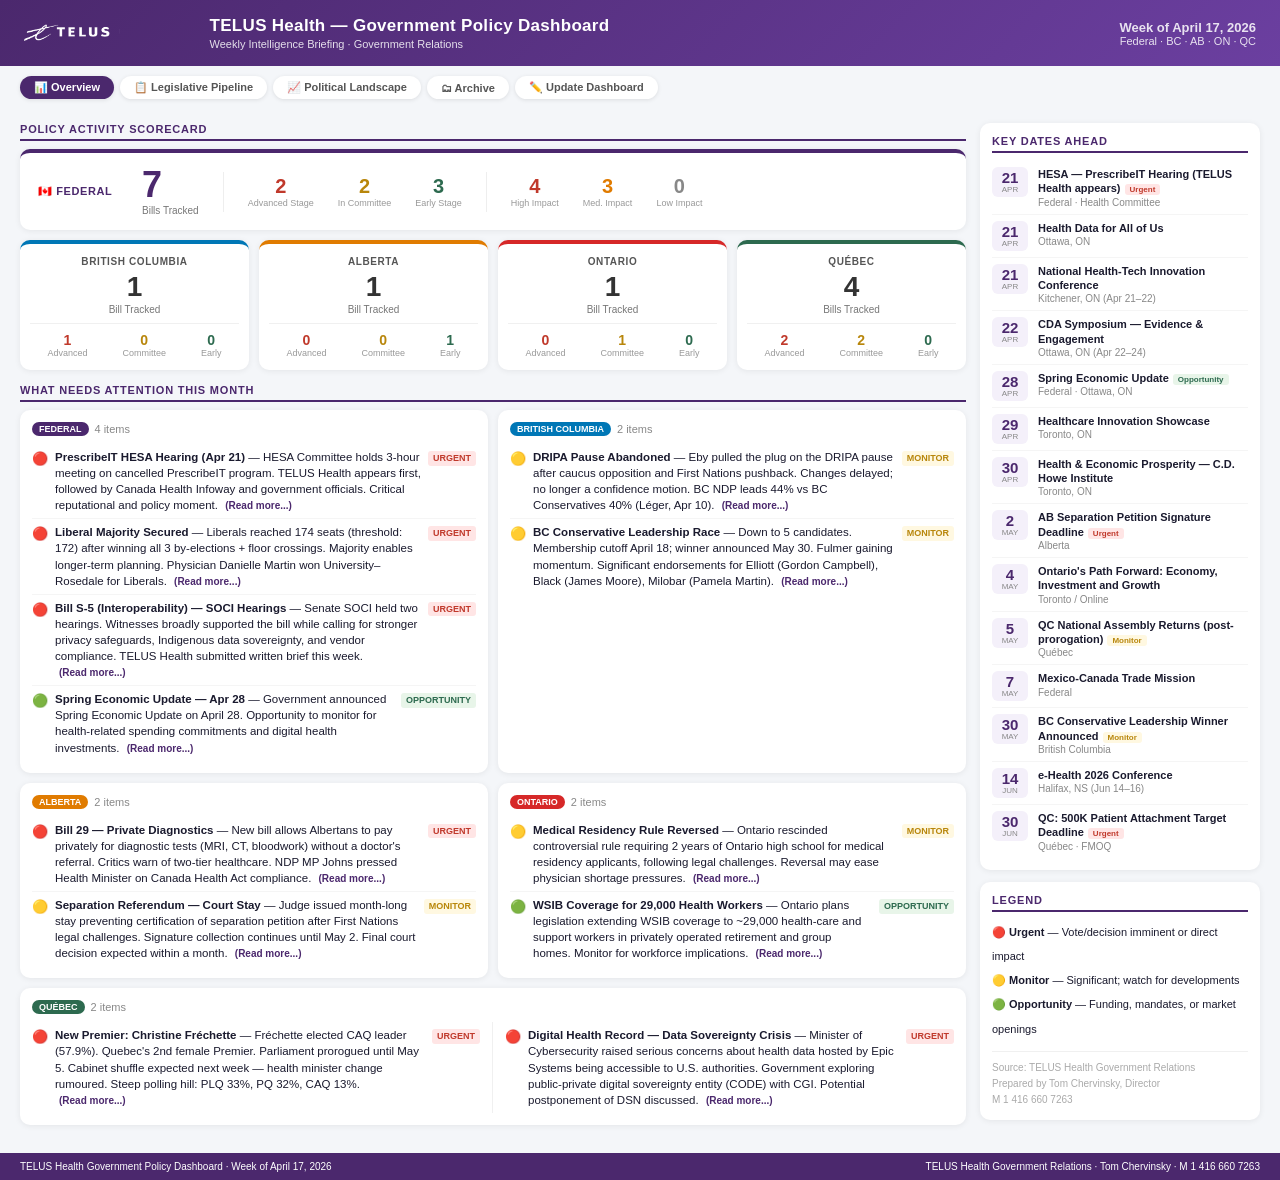
==== commit 218c35f4: "updated the logo and "read more" links to work" ====
--- a/Government Policy Dashboard-v4-april17-update.html
+++ b/Government Policy Dashboard-v4-april17-update.html
@@ -7,29 +7,11 @@
     <title>TELUS Health – Government Policy Dashboard</title>
     <style>
         * { box-sizing: border-box; margin: 0; padding: 0; }
-        body {
-            font-family: 'Segoe UI', Arial, sans-serif;
-            background: #f4f6f9;
-            color: #1a1a2e;
-            font-size: 13px;
-        }
-
-        .header {
-            background: linear-gradient(135deg, #4B286D 0%, #6B3FA0 100%);
-            color: white;
-            padding: 14px 24px;
-            display: flex;
-            align-items: center;
-            justify-content: space-between;
-        }
+        body { font-family: 'Segoe UI', Arial, sans-serif; background: #f4f6f9; color: #1a1a2e; font-size: 13px; }
+
+        .header { background: linear-gradient(135deg, #4B286D 0%, #6B3FA0 100%); color: white; padding: 14px 24px; display: flex; align-items: center; justify-content: space-between; }
         .header-left { display: flex; align-items: center; gap: 12px; }
-        .telus-logo {
-            width: 36px; height: 36px;
-            background: white;
-            border-radius: 50%;
-            display: flex; align-items: center; justify-content: center;
-            font-weight: 900; color: #4B286D; font-size: 14px;
-        }
+        .telus-logo { width: 36px; height: 36px; background: white; border-radius: 50%; display: flex; align-items: center; justify-content: center; font-weight: 900; color: #4B286D; font-size: 14px; }
         .header h1 { font-size: 17px; font-weight: 700; letter-spacing: 0.3px; }
         .header p { font-size: 11px; opacity: 0.85; margin-top: 2px; }
         .header-right { text-align: right; font-size: 11px; opacity: 0.85; }
@@ -37,27 +19,10 @@
 
         .main { display: grid; grid-template-columns: 1fr 280px; gap: 14px; padding: 14px 20px; }
 
-        .section-title {
-            font-size: 11px; font-weight: 700; text-transform: uppercase;
-            letter-spacing: 0.8px; color: #4B286D; margin-bottom: 8px;
-            border-bottom: 2px solid #4B286D; padding-bottom: 4px;
-        }
-
-        .scorecard-federal {
-            background: white;
-            border-radius: 10px;
-            padding: 14px 18px;
-            box-shadow: 0 1px 6px rgba(0,0,0,0.07);
-            border-top: 4px solid #4B286D;
-            margin-bottom: 10px;
-            display: flex;
-            align-items: center;
-            gap: 24px;
-        }
-        .scorecard-federal .region-label {
-            font-size: 11px; font-weight: 700; text-transform: uppercase;
-            letter-spacing: 0.6px; color: #4B286D; min-width: 80px;
-        }
+        .section-title { font-size: 11px; font-weight: 700; text-transform: uppercase; letter-spacing: 0.8px; color: #4B286D; margin-bottom: 8px; border-bottom: 2px solid #4B286D; padding-bottom: 4px; }
+
+        .scorecard-federal { background: white; border-radius: 10px; padding: 14px 18px; box-shadow: 0 1px 6px rgba(0,0,0,0.07); border-top: 4px solid #4B286D; margin-bottom: 10px; display: flex; align-items: center; gap: 24px; flex-wrap: wrap; }
+        .scorecard-federal .region-label { font-size: 11px; font-weight: 700; text-transform: uppercase; letter-spacing: 0.6px; color: #4B286D; min-width: 80px; }
         .scorecard-federal .big-num { font-size: 36px; font-weight: 800; color: #4B286D; line-height: 1; }
         .scorecard-federal .big-label { font-size: 10px; color: #777; margin-top: 2px; }
         .scorecard-federal .divider { width: 1px; height: 40px; background: #eee; }
@@ -69,25 +34,12 @@
         .val-committee { color: #B8860B; }
         .val-early { color: #2D6A4F; }
 
-        .scorecard-row {
-            display: grid;
-            grid-template-columns: repeat(4, 1fr);
-            gap: 10px;
-            margin-bottom: 14px;
-        }
-        .scorecard {
-            background: white;
-            border-radius: 10px;
-            padding: 12px 10px;
-            text-align: center;
-            box-shadow: 0 1px 6px rgba(0,0,0,0.07);
-            border-top: 4px solid #888;
-        }
+        .scorecard-row { display: grid; grid-template-columns: repeat(4, 1fr); gap: 10px; margin-bottom: 14px; }
+        .scorecard { background: white; border-radius: 10px; padding: 12px 10px; text-align: center; box-shadow: 0 1px 6px rgba(0,0,0,0.07); border-top: 4px solid #888; }
         .scorecard.bc { border-top-color: #0077B6; }
         .scorecard.ab { border-top-color: #E07B00; }
         .scorecard.on { border-top-color: #D62828; }
         .scorecard.qc { border-top-color: #2D6A4F; }
-
         .scorecard .region { font-size: 10px; font-weight: 700; text-transform: uppercase; letter-spacing: 0.6px; margin-bottom: 6px; color: #555; }
         .scorecard .big-num { font-size: 28px; font-weight: 800; line-height: 1; color: #333; }
         .scorecard .sub { font-size: 10px; color: #777; margin-top: 3px; }
@@ -114,6 +66,8 @@
         .tag-urgent { background: #FFE5E5; color: #C0392B; }
         .tag-opportunity { background: #E8F5E9; color: #2D6A4F; }
         .tag-monitor { background: #FFF8E1; color: #B8860B; }
+        .read-more { font-size: 10px; color: #4B286D; text-decoration: none; font-weight: 600; white-space: nowrap; margin-left: 4px; }
+        .read-more:hover { text-decoration: underline; }
 
         .pipeline-table { width: 100%; border-collapse: collapse; background: white; border-radius: 10px; overflow: hidden; box-shadow: 0 1px 6px rgba(0,0,0,0.07); }
         .pipeline-table th { background: #4B286D; color: white; padding: 8px 10px; font-size: 10px; text-transform: uppercase; letter-spacing: 0.5px; text-align: left; }
@@ -134,7 +88,6 @@
         .impact-low { background: #2D6A4F; }
 
         .sidebar { display: flex; flex-direction: column; gap: 12px; }
-
         .calendar-card { background: white; border-radius: 10px; padding: 12px; box-shadow: 0 1px 6px rgba(0,0,0,0.07); }
         .cal-item { display: flex; gap: 10px; align-items: flex-start; padding: 6px 0; border-bottom: 1px solid #f5f5f5; }
         .cal-item:last-child { border-bottom: none; }
@@ -147,6 +100,7 @@
         .cb-urgent { background: #FFE5E5; color: #C0392B; }
         .cb-opportunity { background: #E8F5E9; color: #2D6A4F; }
         .cb-event { background: #E8F0FF; color: #2255CC; }
+        .cb-monitor { background: #FFF8E1; color: #B8860B; }
 
         .polling-card { background: white; border-radius: 10px; padding: 12px; box-shadow: 0 1px 6px rgba(0,0,0,0.07); }
         .polling-card .card-title { font-weight: 700; font-size: 12px; margin-bottom: 10px; color: #333; }
@@ -154,68 +108,50 @@
         .poll-label { display: flex; justify-content: space-between; font-size: 11px; margin-bottom: 3px; }
         .poll-bar { height: 8px; background: #eee; border-radius: 4px; overflow: hidden; }
         .poll-fill { height: 100%; border-radius: 4px; }
-        .lib { background: #D62828; }
-        .con { background: #003F8A; }
-        .ndp { background: #F4A100; }
-        .bq { background: #0077B6; }
-        .pq { background: #1a5276; }
-        .grn { background: #2D6A4F; }
-        .caq { background: #E07B00; }
-        .pcq { background: #003F8A; }
-        .plq { background: #D62828; }
-        .neutral { background: #ccc; }
-
-        .footer { background: #4B286D; color: white; padding: 8px 20px; display: flex; justify-content: space-between; align-items: center; font-size: 10px; opacity: 0.9; }
+        .lib { background: #D62828; } .con { background: #003F8A; } .ndp { background: #F4A100; }
+        .bq { background: #0077B6; } .pq { background: #1a5276; } .grn { background: #2D6A4F; }
+        .caq { background: #E07B00; } .plq { background: #D62828; } .neutral { background: #ccc; }
+
+        .footer { background: #4B286D; color: white; padding: 8px 20px; display: flex; justify-content: space-between; align-items: center; font-size: 10px; }
 
         .tab-bar { display: flex; gap: 6px; margin-bottom: 10px; flex-wrap: wrap; }
         .tab-btn { padding: 5px 14px; border-radius: 20px; border: none; cursor: pointer; font-size: 11px; font-weight: 600; background: white; color: #555; box-shadow: 0 1px 4px rgba(0,0,0,0.1); transition: all 0.2s; }
         .tab-btn.active { background: #4B286D; color: white; }
-
         .view { display: none; }
         .view.active { display: block; }
 
         /* DATA ENTRY */
-        .entry-grid { display: grid; grid-template-columns: 1fr 1fr; gap: 12px; margin-bottom: 14px; }
-        .entry-card { background: white; border-radius: 10px; padding: 14px; box-shadow: 0 1px 6px rgba(0,0,0,0.07); }
-        .entry-card.full-width { grid-column: 1 / -1; }
-        .entry-card h3 { font-size: 11px; font-weight: 700; text-transform: uppercase; letter-spacing: 0.6px; color: #4B286D; margin-bottom: 10px; padding-bottom: 6px; border-bottom: 1px solid #eee; display: flex; align-items: center; gap: 6px; }
+        .entry-section { background: white; border-radius: 10px; padding: 16px; box-shadow: 0 1px 6px rgba(0,0,0,0.07); margin-bottom: 14px; }
+        .entry-section h3 { font-size: 11px; font-weight: 700; text-transform: uppercase; letter-spacing: 0.6px; color: #4B286D; margin-bottom: 12px; padding-bottom: 6px; border-bottom: 1px solid #eee; }
         .field-group { margin-bottom: 10px; }
         .field-group label { display: block; font-size: 10px; font-weight: 600; color: #666; margin-bottom: 3px; text-transform: uppercase; letter-spacing: 0.4px; }
         .field-group input, .field-group textarea, .field-group select { width: 100%; padding: 7px 10px; border: 1px solid #ddd; border-radius: 6px; font-size: 12px; font-family: inherit; background: #fafafa; transition: border-color 0.2s; resize: vertical; }
         .field-group input:focus, .field-group textarea:focus, .field-group select:focus { outline: none; border-color: #4B286D; background: white; }
-        .field-group textarea { min-height: 70px; }
-        .field-row { display: grid; grid-template-columns: 1fr 1fr 1fr; gap: 8px; }
-
-        .bill-row { display: grid; grid-template-columns: 100px 80px 1fr 100px 80px 28px; gap: 6px; align-items: center; margin-bottom: 6px; }
-        .bill-row input, .bill-row select { padding: 5px 7px; border: 1px solid #ddd; border-radius: 5px; font-size: 11px; font-family: inherit; background: #fafafa; }
-        .bill-row input:focus, .bill-row select:focus { outline: none; border-color: #4B286D; background: white; }
-
-        .remove-btn { background: #FFE5E5; color: #C0392B; border: none; border-radius: 4px; cursor: pointer; font-size: 13px; width: 24px; height: 24px; display: flex; align-items: center; justify-content: center; }
-        .add-btn { background: #f4f0fa; color: #4B286D; border: 1px dashed #4B286D; border-radius: 6px; cursor: pointer; font-size: 11px; font-weight: 600; padding: 5px 12px; margin-top: 4px; transition: all 0.2s; }
+        .field-group textarea { min-height: 60px; }
+        .field-row-3 { display: grid; grid-template-columns: 1fr 1fr 1fr; gap: 8px; }
+        .field-row-6 { display: grid; grid-template-columns: repeat(6, 1fr); gap: 8px; }
+
+        .item-entry { border: 1px solid #eee; border-radius: 8px; padding: 10px; margin-bottom: 8px; background: #fafafa; }
+        .item-entry-header { display: flex; justify-content: space-between; align-items: center; margin-bottom: 8px; }
+        .item-entry-header span { font-size: 10px; font-weight: 700; color: #4B286D; text-transform: uppercase; }
+        .item-entry-grid { display: grid; grid-template-columns: 90px 100px 1fr; gap: 8px; margin-bottom: 6px; }
+        .item-entry-grid2 { display: grid; grid-template-columns: 1fr 1fr; gap: 8px; }
+        .bill-entry-grid { display: grid; grid-template-columns: 100px 80px 1fr 100px 80px; gap: 8px; margin-bottom: 6px; }
+        .date-entry-grid { display: grid; grid-template-columns: 110px 1fr 120px 90px; gap: 8px; }
+
+        .remove-btn { background: #FFE5E5; color: #C0392B; border: none; border-radius: 4px; cursor: pointer; font-size: 12px; font-weight: 700; padding: 3px 8px; }
+        .remove-btn:hover { background: #C0392B; color: white; }
+        .add-btn { background: #f4f0fa; color: #4B286D; border: 1px dashed #4B286D; border-radius: 6px; cursor: pointer; font-size: 11px; font-weight: 600; padding: 6px 14px; margin-top: 4px; transition: all 0.2s; }
         .add-btn:hover { background: #4B286D; color: white; }
-
-        .date-row { display: grid; grid-template-columns: 90px 1fr 100px 80px 28px; gap: 6px; align-items: center; margin-bottom: 6px; }
-        .date-row input, .date-row select { padding: 5px 7px; border: 1px solid #ddd; border-radius: 5px; font-size: 11px; font-family: inherit; background: #fafafa; }
-        .date-row input:focus, .date-row select:focus { outline: none; border-color: #4B286D; background: white; }
-
-        .attn-row { display: grid; grid-template-columns: 80px 80px 1fr 90px 28px; gap: 6px; align-items: flex-start; margin-bottom: 6px; }
-        .attn-row select, .attn-row input, .attn-row textarea { padding: 5px 7px; border: 1px solid #ddd; border-radius: 5px; font-size: 11px; font-family: inherit; background: #fafafa; resize: none; }
-        .attn-row select:focus, .attn-row input:focus, .attn-row textarea:focus { outline: none; border-color: #4B286D; background: white; }
-        .attn-row textarea { min-height: 48px; }
 
         .save-bar { background: white; border-radius: 10px; padding: 12px 16px; box-shadow: 0 1px 6px rgba(0,0,0,0.07); display: flex; align-items: center; gap: 12px; margin-bottom: 14px; flex-wrap: wrap; }
         .save-btn { background: #4B286D; color: white; border: none; border-radius: 8px; cursor: pointer; font-size: 12px; font-weight: 700; padding: 8px 20px; transition: all 0.2s; }
         .save-btn:hover { background: #6B3FA0; }
-        .save-btn.secondary { background: white; color: #4B286D; border: 1px solid #4B286D; }
-        .save-btn.secondary:hover { background: #f4f0fa; }
-        .save-status { font-size: 11px; color: #888; }
-        .save-status.success { color: #2D6A4F; font-weight: 600; }
-        .save-status.error { color: #C0392B; font-weight: 600; }
-
-        .col-headers { display: grid; font-size: 9px; font-weight: 700; text-transform: uppercase; letter-spacing: 0.4px; color: #aaa; margin-bottom: 4px; }
-        .col-headers-bill { grid-template-columns: 100px 80px 1fr 100px 80px 28px; gap: 6px; }
-        .col-headers-date { grid-template-columns: 90px 1fr 100px 80px 28px; gap: 6px; }
-        .col-headers-attn { grid-template-columns: 80px 80px 1fr 90px 28px; gap: 6px; }
+        .save-status { font-size: 11px; font-weight: 600; color: #2D6A4F; }
+
+        .week-selector { display: flex; align-items: center; gap: 10px; background: white; border-radius: 10px; padding: 10px 14px; box-shadow: 0 1px 6px rgba(0,0,0,0.07); margin-bottom: 12px; flex-wrap: wrap; }
+        .week-selector label { font-size: 11px; font-weight: 700; color: #4B286D; }
+        .week-selector input[type="date"] { padding: 5px 10px; border: 1px solid #ddd; border-radius: 6px; font-size: 12px; font-family: inherit; }
 
         .archive-entry { display: flex; align-items: center; gap: 10px; background: #f9f5ff; padding: 10px 12px; border-radius: 8px; border-left: 3px solid #4B286D; margin-bottom: 8px; cursor: pointer; transition: background 0.2s; }
         .archive-entry:hover { background: #f0e8ff; }
@@ -225,14 +161,12 @@
         .arc-current { background: #4B286D; color: white; }
         .arc-past { background: #eee; color: #888; }
 
-        .hint-text { font-size: 10px; color: #aaa; margin-top: 3px; font-style: italic; }
-
-        .week-selector { display: flex; align-items: center; gap: 10px; background: white; border-radius: 10px; padding: 10px 14px; box-shadow: 0 1px 6px rgba(0,0,0,0.07); margin-bottom: 12px; flex-wrap: wrap; }
-        .week-selector label { font-size: 11px; font-weight: 700; color: #4B286D; }
-        .week-selector input[type="date"] { padding: 5px 10px; border: 1px solid #ddd; border-radius: 6px; font-size: 12px; font-family: inherit; }
-        .week-selector input[type="date"]:focus { outline: none; border-color: #4B286D; }
-
-        .alert-banner { background: #fff3cd; border: 1px solid #ffc107; border-radius: 8px; padding: 10px 14px; margin-bottom: 12px; font-size: 12px; color: #856404; display: flex; align-items: center; gap: 8px; }
+        .hint { font-size: 10px; color: #aaa; font-style: italic; margin-top: 3px; }
+        small.entry-label { font-size: 9px; color: #aaa; display: block; margin-bottom: 2px; text-transform: uppercase; letter-spacing: 0.3px; }
+		.logo-img {
+    height: 35px;
+    width: auto;
+}
     </style>
 
     <script>
@@ -288,14 +222,16 @@
 
 <div class="header">
     <div class="header-left">
-        <div class="telus-logo">T</div>
+        <div class="logo">
+                <img src="telus_logo_dark.png" alt="TELUS Health" class="logo-img">
+            </div>
         <div>
             <h1>TELUS Health — Government Policy Dashboard</h1>
             <p>Weekly Intelligence Briefing · Government Relations</p>
         </div>
     </div>
     <div class="header-right">
-        <strong id="header-week">Week of April 6, 2026</strong>
+        <strong id="header-week">Week of April 17, 2026</strong>
         Federal · BC · AB · ON · QC
     </div>
 </div>
@@ -316,7 +252,6 @@
         <!-- OVERVIEW TAB -->
         <div id="tab-overview" class="view active">
             <div class="section-title">Policy Activity Scorecard</div>
-
             <div class="scorecard-federal">
                 <div><div class="region-label">🇨🇦 Federal</div></div>
                 <div>
@@ -434,7 +369,7 @@
                         <div class="poll-bar"><div class="poll-fill bq" style="width:9%"></div></div>
                     </div>
                     <div style="margin-top:8px; font-size:10px; color:#666; background:#f9f5ff; padding:6px 8px; border-radius:6px;">
-                        📌 Liberals secured <strong>majority government</strong> (174 seats, threshold 172) after winning all 3 by-elections + floor crossings. Carney maintains 13-point lead over Conservatives.
+                        📌 Liberals secured <strong>majority government</strong> (174 seats, threshold 172) after winning all 3 by-elections + floor crossings. Carney maintains 13-point lead. Physician Danielle Martin won University–Rosedale.
                     </div>
                 </div>
 
@@ -453,7 +388,7 @@
                         <div class="poll-bar"><div class="poll-fill caq" style="width:13%"></div></div>
                     </div>
                     <div style="margin-top:8px; font-size:10px; color:#666; background:#f0fff4; padding:6px 8px; border-radius:6px;">
-                        📌 <strong>Christine Fréchette elected CAQ leader (57.9%)</strong> — Quebec's 2nd female Premier. Parliament prorogued until May 5. Cabinet shuffle expected next week.
+                        📌 <strong>Christine Fréchette elected CAQ leader (57.9%)</strong> — Quebec's 2nd female Premier. Parliament prorogued until May 5. Cabinet shuffle expected; health minister change rumoured.
                     </div>
                 </div>
 
@@ -487,7 +422,7 @@
                         <div class="poll-bar"><div class="poll-fill ndp" style="width:36%"></div></div>
                     </div>
                     <div style="margin-top:8px; font-size:10px; color:#666; background:#fff8f0; padding:6px 8px; border-radius:6px;">
-                        📌 Smith maintains 2023 support levels. Nenshi's NDP dropped, including weakness in Edmonton and Calgary. Separation referendum petition under court-ordered stay.
+                        📌 Smith maintains 2023 support. Nenshi's NDP dropped, including weakness in Edmonton and Calgary. Separation referendum petition under court-ordered stay; final decision expected within a month.
                     </div>
                 </div>
 
@@ -529,107 +464,87 @@
 
             <div class="save-bar">
                 <button class="save-btn" onclick="saveAndPublish()">💾 Save & Publish Dashboard</button>
-                <button class="save-btn secondary" onclick="saveDraft()">Save Draft</button>
-                <button class="save-btn secondary" onclick="resetToCurrentData()">↩ Reset to Current</button>
+                <button class="save-btn" style="background:#888;" onclick="resetToCurrentData()">↩ Reset to Current</button>
                 <span class="save-status" id="save-status"></span>
             </div>
 
-            <div class="entry-grid">
-
-                <div class="entry-card full-width">
-                    <h3><span class="region-badge badge-federal">Federal</span> Bill Count by Stage</h3>
-                    <div style="display:grid; grid-template-columns: repeat(6, 1fr); gap:10px;">
-                        <div class="field-group"><label>Total Bills</label><input type="number" id="e-fed-total" value="7" min="0"></div>
-                        <div class="field-group"><label>Advanced</label><input type="number" id="e-fed-adv" value="2" min="0"></div>
-                        <div class="field-group"><label>Committee</label><input type="number" id="e-fed-cmte" value="2" min="0"></div>
-                        <div class="field-group"><label>Early Stage</label><input type="number" id="e-fed-early" value="3" min="0"></div>
-                        <div class="field-group"><label>High Impact</label><input type="number" id="e-fed-high" value="4" min="0"></div>
-                        <div class="field-group"><label>Med. Impact</label><input type="number" id="e-fed-med" value="3" min="0"></div>
-                    </div>
-                </div>
-
-                <div class="entry-card full-width">
-                    <h3>Provincial Bill Counts</h3>
-                    <div style="display:grid; grid-template-columns: repeat(4, 1fr); gap:14px;">
-                        <div>
-                            <div style="font-size:10px; font-weight:700; color:#0077B6; margin-bottom:6px; text-transform:uppercase;">British Columbia</div>
-                            <div class="field-row">
-                                <div class="field-group"><label>Total</label><input type="number" id="e-bc-total" value="1" min="0"></div>
-                                <div class="field-group"><label>Advanced</label><input type="number" id="e-bc-adv" value="1" min="0"></div>
-                                <div class="field-group"><label>Committee</label><input type="number" id="e-bc-cmte" value="0" min="0"></div>
-                            </div>
+            <div class="entry-section">
+                <h3>📊 Scorecard Numbers</h3>
+                <div style="margin-bottom:10px;">
+                    <div style="font-size:10px; font-weight:700; color:#4B286D; margin-bottom:6px; text-transform:uppercase;">🇨🇦 Federal</div>
+                    <div class="field-row-6">
+                        <div class="field-group"><label>Total Bills</label><input type="number" id="e-fed-total" min="0"></div>
+                        <div class="field-group"><label>Advanced</label><input type="number" id="e-fed-adv" min="0"></div>
+                        <div class="field-group"><label>Committee</label><input type="number" id="e-fed-cmte" min="0"></div>
+                        <div class="field-group"><label>Early Stage</label><input type="number" id="e-fed-early" min="0"></div>
+                        <div class="field-group"><label>High Impact</label><input type="number" id="e-fed-high" min="0"></div>
+                        <div class="field-group"><label>Med. Impact</label><input type="number" id="e-fed-med" min="0"></div>
+                    </div>
+                </div>
+                <div style="display:grid; grid-template-columns: repeat(4, 1fr); gap:14px;">
+                    <div>
+                        <div style="font-size:10px; font-weight:700; color:#0077B6; margin-bottom:6px; text-transform:uppercase;">British Columbia</div>
+                        <div class="field-row-3">
+                            <div class="field-group"><label>Total</label><input type="number" id="e-bc-total" min="0"></div>
+                            <div class="field-group"><label>Advanced</label><input type="number" id="e-bc-adv" min="0"></div>
+                            <div class="field-group"><label>Committee</label><input type="number" id="e-bc-cmte" min="0"></div>
                         </div>
-                        <div>
-                            <div style="font-size:10px; font-weight:700; color:#E07B00; margin-bottom:6px; text-transform:uppercase;">Alberta</div>
-                            <div class="field-row">
-                                <div class="field-group"><label>Total</label><input type="number" id="e-ab-total" value="1" min="0"></div>
-                                <div class="field-group"><label>Advanced</label><input type="number" id="e-ab-adv" value="0" min="0"></div>
-                                <div class="field-group"><label>Committee</label><input type="number" id="e-ab-cmte" value="0" min="0"></div>
-                            </div>
+                    </div>
+                    <div>
+                        <div style="font-size:10px; font-weight:700; color:#E07B00; margin-bottom:6px; text-transform:uppercase;">Alberta</div>
+                        <div class="field-row-3">
+                            <div class="field-group"><label>Total</label><input type="number" id="e-ab-total" min="0"></div>
+                            <div class="field-group"><label>Advanced</label><input type="number" id="e-ab-adv" min="0"></div>
+                            <div class="field-group"><label>Committee</label><input type="number" id="e-ab-cmte" min="0"></div>
                         </div>
-                        <div>
-                            <div style="font-size:10px; font-weight:700; color:#D62828; margin-bottom:6px; text-transform:uppercase;">Ontario</div>
-                            <div class="field-row">
-                                <div class="field-group"><label>Total</label><input type="number" id="e-on-total" value="1" min="0"></div>
-                                <div class="field-group"><label>Advanced</label><input type="number" id="e-on-adv" value="0" min="0"></div>
-                                <div class="field-group"><label>Committee</label><input type="number" id="e-on-cmte" value="1" min="0"></div>
-                            </div>
+                    </div>
+                    <div>
+                        <div style="font-size:10px; font-weight:700; color:#D62828; margin-bottom:6px; text-transform:uppercase;">Ontario</div>
+                        <div class="field-row-3">
+                            <div class="field-group"><label>Total</label><input type="number" id="e-on-total" min="0"></div>
+                            <div class="field-group"><label>Advanced</label><input type="number" id="e-on-adv" min="0"></div>
+                            <div class="field-group"><label>Committee</label><input type="number" id="e-on-cmte" min="0"></div>
                         </div>
-                        <div>
-                            <div style="font-size:10px; font-weight:700; color:#2D6A4F; margin-bottom:6px; text-transform:uppercase;">Québec</div>
-                            <div class="field-row">
-                                <div class="field-group"><label>Total</label><input type="number" id="e-qc-total" value="4" min="0"></div>
-                                <div class="field-group"><label>Advanced</label><input type="number" id="e-qc-adv" value="2" min="0"></div>
-                                <div class="field-group"><label>Committee</label><input type="number" id="e-qc-cmte" value="2" min="0"></div>
-                            </div>
+                    </div>
+                    <div>
+                        <div style="font-size:10px; font-weight:700; color:#2D6A4F; margin-bottom:6px; text-transform:uppercase;">Québec</div>
+                        <div class="field-row-3">
+                            <div class="field-group"><label>Total</label><input type="number" id="e-qc-total" min="0"></div>
+                            <div class="field-group"><label>Advanced</label><input type="number" id="e-qc-adv" min="0"></div>
+                            <div class="field-group"><label>Committee</label><input type="number" id="e-qc-cmte" min="0"></div>
                         </div>
                     </div>
                 </div>
-
-                <div class="entry-card full-width">
-                    <h3>⚠️ What Needs Attention — Items</h3>
-                    <p class="hint-text" style="margin-bottom:10px;">Add items for each province. Keep titles short; paste full context in the description.</p>
-                    <div class="col-headers col-headers-attn">
-                        <span>Region</span><span>Type</span><span>Description (paste freely)</span><span>Short Title</span><span></span>
-                    </div>
-                    <div id="attn-rows"></div>
-                    <button class="add-btn" onclick="addAttnRow()">+ Add Item</button>
-                </div>
-
-                <div class="entry-card full-width">
-                    <h3>📋 Legislative Pipeline — Bills</h3>
-                    <p class="hint-text" style="margin-bottom:10px;">Add or update tracked bills.</p>
-                    <div class="col-headers col-headers-bill">
-                        <span>Bill Name</span><span>Jurisdiction</span><span>Subject / Description</span><span>Stage</span><span>Impact</span><span></span>
-                    </div>
-                    <div id="bill-rows"></div>
-                    <button class="add-btn" onclick="addBillRow()">+ Add Bill</button>
-                    <div class="field-group" style="margin-top:10px;">
-                        <label>Next Steps (one per line, matching bill order above)</label>
-                        <textarea id="e-bill-nextsteps" placeholder="e.g.&#10;Committee study; monitor for amendments&#10;Report stage; watch for healthcare data provisions&#10;..."></textarea>
-                        <div class="hint-text">Paste next steps in the same order as the bills above, one per line.</div>
-                    </div>
-                </div>
-
-                <div class="entry-card full-width">
-                    <h3>📅 Key Dates</h3>
-                    <p class="hint-text" style="margin-bottom:10px;">Add upcoming dates. Fill in date, title, location, and type.</p>
-                    <div class="col-headers col-headers-date">
-                        <span>Date</span><span>Title</span><span>Location / Context</span><span>Type</span><span></span>
-                    </div>
-                    <div id="date-rows"></div>
-                    <button class="add-btn" onclick="addDateRow()">+ Add Date</button>
-                </div>
-
-                <div class="entry-card full-width">
-                    <h3>📝 Additional Context / Editor Notes</h3>
-                    <div class="field-group">
-                        <label>Free-form notes (saved for reference, not shown on dashboard)</label>
-                        <textarea id="e-notes" style="min-height:100px;" placeholder="Paste any additional context, editor notes, or raw sections from the email here for reference..."></textarea>
-                    </div>
-                </div>
-
-            </div>
+            </div>
+
+            <div class="entry-section">
+                <h3>⚠️ What Needs Attention — Items</h3>
+                <p class="hint" style="margin-bottom:10px;">Add items per province. Paste description freely. Add a URL for a "Read more..." link.</p>
+                <div id="attn-items-container"></div>
+                <button class="add-btn" onclick="addAttnItem()">+ Add Item</button>
+            </div>
+
+            <div class="entry-section">
+                <h3>📋 Legislative Pipeline — Bills</h3>
+                <p class="hint" style="margin-bottom:10px;">Add or update tracked bills. Add a URL for a "Read more..." link.</p>
+                <div id="bill-items-container"></div>
+                <button class="add-btn" onclick="addBillItem()">+ Add Bill</button>
+            </div>
+
+            <div class="entry-section">
+                <h3>📅 Key Dates</h3>
+                <p class="hint" style="margin-bottom:10px;">Add upcoming dates. Fill in date, title, location, and type.</p>
+                <div id="date-items-container"></div>
+                <button class="add-btn" onclick="addDateItem()">+ Add Date</button>
+            </div>
+
+            <div class="entry-section">
+                <h3>📝 Editor Notes (not shown on dashboard)</h3>
+                <div class="field-group">
+                    <textarea id="e-notes" style="min-height:80px;" placeholder="Paste any additional context, raw notes, or reference material here..."></textarea>
+                </div>
+            </div>
+
         </div>
 
     </div>
@@ -664,140 +579,126 @@
 
 <script>
 // =====================
-// DEFAULT DATA (April 17, 2026 edition)
-// =====================
-const APRIL17_DATA = {
-    weekLabel: "April 17, 2026",
-    weekDate: "2026-04-17",
-    scorecards: {
-        fed: { total: 7, adv: 2, cmte: 2, early: 3, high: 4, med: 3, low: 0 },
-        bc:  { total: 1, adv: 1, cmte: 0, early: 0 },
-        ab:  { total: 1, adv: 0, cmte: 0, early: 1 },
-        on:  { total: 1, adv: 0, cmte: 1, early: 0 },
-        qc:  { total: 4, adv: 2, cmte: 2, early: 0 }
+// DATA — Edit this section each week
+// =====================
+var DATA = {
+    current: {
+        weekLabel: "April 17, 2026",
+        weekDate: "2026-04-17",
+        scorecards: {
+            fed: { total: 7, adv: 2, cmte: 2, early: 3, high: 4, med: 3, low: 0 },
+            bc:  { total: 1, adv: 1, cmte: 0, early: 0 },
+            ab:  { total: 1, adv: 0, cmte: 0, early: 1 },
+            on:  { total: 1, adv: 0, cmte: 1, early: 0 },
+            qc:  { total: 4, adv: 2, cmte: 2, early: 0 }
+        },
+        attention: [
+            { region: "federal", type: "urgent", title: "PrescribeIT HESA Hearing (Apr 21)", text: "HESA Committee holds 3-hour meeting on cancelled PrescribeIT program. TELUS Health appears first, followed by Canada Health Infoway and government officials. Critical reputational and policy moment.", url: "https://www.ourcommons.ca/committees/en/HESA" },
+            { region: "federal", type: "urgent", title: "Liberal Majority Secured", text: "Liberals reached 174 seats (threshold: 172) after winning all 3 by-elections + floor crossings. Majority enables longer-term planning. Physician Danielle Martin won University–Rosedale for Liberals.", url: "https://www.elections.ca/content.aspx?section=res&dir=rep/off/44gedata&document=index&lang=e" },
+            { region: "federal", type: "urgent", title: "Bill S-5 (Interoperability) — SOCI Hearings", text: "Senate SOCI held two hearings. Witnesses broadly supported the bill while calling for stronger privacy safeguards, Indigenous data sovereignty, and vendor compliance. TELUS Health submitted written brief this week.", url: "https://www.parl.ca/legisinfo/en/bill/44-1/s-5" },
+            { region: "federal", type: "opportunity", title: "Spring Economic Update — Apr 28", text: "Government announced Spring Economic Update on April 28. Opportunity to monitor for health-related spending commitments and digital health investments.", url: "https://www.canada.ca/en/department-finance/news/2026/04/government-of-canada-to-release-spring-economic-update-on-april-28-2026.html" },
+            { region: "bc", type: "monitor", title: "DRIPA Pause Abandoned", text: "Eby pulled the plug on the DRIPA pause after caucus opposition and First Nations pushback. Changes delayed; no longer a confidence motion. BC NDP leads 44% vs BC Conservatives 40% (Léger, Apr 10).", url: "https://news.gov.bc.ca/releases" },
+            { region: "bc", type: "monitor", title: "BC Conservative Leadership Race", text: "Down to 5 candidates. Membership cutoff April 18; winner announced May 30. Fulmer gaining momentum. Significant endorsements for Elliott (Gordon Campbell), Black (James Moore), Milobar (Pamela Martin).", url: "https://www.bcconservatives.ca" },
+            { region: "ab", type: "urgent", title: "Bill 29 — Private Diagnostics", text: "New bill allows Albertans to pay privately for diagnostic tests (MRI, CT, bloodwork) without a doctor's referral. Critics warn of two-tier healthcare. NDP MP Johns pressed Health Minister on Canada Health Act compliance.", url: "https://www.assembly.ab.ca/assembly/bills/bill.aspx?Leg=31&Ses=2&Bill=29" },
+            { region: "ab", type: "monitor", title: "Separation Referendum — Court Stay", text: "Judge issued month-long stay preventing certification of separation petition after First Nations legal challenges. Signature collection continues until May 2. Final court decision expected within a month.", url: "https://www.cbc.ca/news/canada/calgary/alberta-separation-referendum-court-stay" },
+            { region: "on", type: "monitor", title: "Medical Residency Rule Reversed", text: "Ontario rescinded controversial rule requiring 2 years of Ontario high school for medical residency applicants, following legal challenges. Reversal may ease physician shortage pressures.", url: "https://www.ontario.ca/page/ministry-health" },
+            { region: "on", type: "opportunity", title: "WSIB Coverage for 29,000 Health Workers", text: "Ontario plans legislation extending WSIB coverage to ~29,000 health-care and support workers in privately operated retirement and group homes. Monitor for workforce implications.", url: "https://www.ontario.ca/page/workplace-safety-and-insurance-board" },
+            { region: "qc", type: "urgent", title: "New Premier: Christine Fréchette", text: "Fréchette elected CAQ leader (57.9%). Quebec's 2nd female Premier. Parliament prorogued until May 5. Cabinet shuffle expected next week — health minister change rumoured. Steep polling hill: PLQ 33%, PQ 32%, CAQ 13%.", url: "https://www.assnat.qc.ca/en/index.html" },
+            { region: "qc", type: "urgent", title: "Digital Health Record — Data Sovereignty Crisis", text: "Minister of Cybersecurity raised serious concerns about health data hosted by Epic Systems being accessible to U.S. authorities. Government exploring public-private digital sovereignty entity (CODE) with CGI. Potential postponement of DSN discussed.", url: "https://www.quebec.ca/en/government/policies-orientations/digital-health" }
+        ],
+        bills: [
+            { name: "Bill S-5", bill: "Federal", subject: "Health IT Interoperability & Data Blocking", stage: "committee", impact: "high", next: "SOCI committee hearings ongoing; TELUS Health brief submitted this week", url: "https://www.parl.ca/legisinfo/en/bill/44-1/s-5" },
+            { name: "Bill C-8", bill: "Federal", subject: "Cybersecurity / Critical Systems", stage: "advanced", impact: "high", next: "Now at 2nd reading in Senate (moved from SECU report stage)", url: "https://www.parl.ca/legisinfo/en/bill/44-1/c-8" },
+            { name: "Bill C-22", bill: "Federal", subject: "Lawful Access / Data Access", stage: "early", impact: "med", next: "2nd reading in House of Commons; monitor for health data amendments", url: "https://www.parl.ca/legisinfo/en/bill/44-1/c-22" },
+            { name: "Bill C-201", bill: "Federal", subject: "Canada Health Act — Mental Health Coverage", stage: "early", impact: "high", next: "Outside Order of Precedence; watch for prioritization", url: "https://www.parl.ca/legisinfo/en/bill/44-1/c-201" },
+            { name: "Bill C-239", bill: "Federal", subject: "Canada Health Act — Accountability Framework", stage: "advanced", impact: "med", next: "At 2nd reading in House; monitor for provincial accountability standards", url: "https://www.parl.ca/legisinfo/en/bill/44-1/c-239" },
+            { name: "Bill S-243", bill: "Federal", subject: "National Framework for Women's Health", stage: "committee", impact: "med", next: "Now at consideration in committee (moved from 2nd reading)", url: "https://www.parl.ca/legisinfo/en/bill/44-1/s-243" },
+            { name: "Bill C-12", bill: "Federal", subject: "Refugee & Migrant Health Access", stage: "early", impact: "high", next: "Growing criticism over risks to refugee and migrant health; monitor", url: "https://www.parl.ca/legisinfo/en/bill/44-1/c-12" },
+            { name: "Health Professions Act", bill: "BC", subject: "Health Professional Regulation Overhaul", stage: "advanced", impact: "med", next: "In effect; monitor implementation and physician response", url: "https://www.bclaws.gov.bc.ca/civix/document/id/complete/statreg/22022" },
+            { name: "Bill 29", bill: "AB", subject: "Private Diagnostics Without Referral", stage: "early", impact: "high", next: "Passed first reading; watch for Canada Health Act enforcement response", url: "https://www.assembly.ab.ca/assembly/bills/bill.aspx?Leg=31&Ses=2&Bill=29" },
+            { name: "ON Budget Bill", bill: "ON", subject: "Provincial Budget incl. Primary Care EMR", stage: "committee", impact: "high", next: "Standing Committee review; watch EMR procurement with interoperability criterion", url: "https://www.ontario.ca/page/2026-ontario-budget" },
+            { name: "Bill 19", bill: "QC", subject: "Medical Services Access / Doctor Remuneration", stage: "advanced", impact: "med", next: "Adopted; monitor FMOQ compliance toward 500K patient target by June 30", url: "https://www.assnat.qc.ca/en/travaux-parlementaires/projets-loi/projet-loi-19-43-1.html" },
+            { name: "Bill 15", bill: "QC", subject: "Professional Code Reform / Health Scope of Practice", stage: "advanced", impact: "med", next: "Adopted April 2; monitor regulatory implementation", url: "https://www.assnat.qc.ca/en/travaux-parlementaires/projets-loi/projet-loi-15-43-1.html" },
+            { name: "Bill 7", bill: "QC", subject: "Bureaucracy Reduction / INESSS+INSPQ Merger", stage: "committee", impact: "high", next: "Detailed study continues; watch INESSS/INSPQ merger and DSN implications", url: "https://www.assnat.qc.ca/en/travaux-parlementaires/projets-loi/projet-loi-7-43-1.html" },
+            { name: "Bill 23", bill: "QC", subject: "Involuntary Hospitalization / Mental Health", stage: "committee", impact: "med", next: "Detailed study continues", url: "https://www.assnat.qc.ca/en/travaux-parlementaires/projets-loi/projet-loi-23-43-1.html" }
+        ],
+        dates: [
+            { date: "2026-04-21", title: "HESA — PrescribeIT Hearing (TELUS Health appears)", location: "Federal · Health Committee", type: "urgent" },
+            { date: "2026-04-21", title: "Health Data for All of Us", location: "Ottawa, ON", type: "event" },
+            { date: "2026-04-21", title: "National Health-Tech Innovation Conference", location: "Kitchener, ON (Apr 21–22)", type: "event" },
+            { date: "2026-04-22", title: "CDA Symposium — Evidence & Engagement", location: "Ottawa, ON (Apr 22–24)", type: "event" },
+            { date: "2026-04-28", title: "Spring Economic Update", location: "Federal · Ottawa, ON", type: "opportunity" },
+            { date: "2026-04-29", title: "Healthcare Innovation Showcase", location: "Toronto, ON", type: "event" },
+            { date: "2026-04-30", title: "Health & Economic Prosperity — C.D. Howe Institute", location: "Toronto, ON", type: "event" },
+            { date: "2026-05-02", title: "AB Separation Petition Signature Deadline", location: "Alberta", type: "urgent" },
+            { date: "2026-05-04", title: "Ontario's Path Forward: Economy, Investment and Growth", location: "Toronto / Online", type: "event" },
+            { date: "2026-05-05", title: "QC National Assembly Returns (post-prorogation)", location: "Québec", type: "monitor" },
+            { date: "2026-05-07", title: "Mexico-Canada Trade Mission", location: "Federal", type: "event" },
+            { date: "2026-05-30", title: "BC Conservative Leadership Winner Announced", location: "British Columbia", type: "monitor" },
+            { date: "2026-06-14", title: "e-Health 2026 Conference", location: "Halifax, NS (Jun 14–16)", type: "event" },
+            { date: "2026-06-30", title: "QC: 500K Patient Attachment Target Deadline", location: "Québec · FMOQ", type: "urgent" }
+        ],
+        notes: "April 3-16, 2026 edition. Key developments: Liberal majority secured; PrescribeIT HESA hearing April 21 (TELUS Health appears); Fréchette elected QC Premier; Bill 29 introduced in Alberta; DSQ data sovereignty concerns in QC."
     },
-    attention: [
-        { region: "federal", type: "urgent",      title: "PrescribeIT HESA Hearing (Apr 21)", text: "HESA Committee holds 3-hour meeting on cancelled PrescribeIT program. TELUS Health appears first, followed by Canada Health Infoway and government officials. Critical reputational and policy moment." },
-        { region: "federal", type: "urgent",      title: "Liberal Majority Secured", text: "Liberals reached 174 seats (threshold: 172) after winning all 3 by-elections + floor crossings. Majority enables longer-term planning. Notably, physician Danielle Martin won University–Rosedale for Liberals." },
-        { region: "federal", type: "urgent",      title: "Bill S-5 (Interoperability) — SOCI Hearings", text: "Senate SOCI held two hearings. Witnesses broadly supported the bill while calling for stronger privacy safeguards, Indigenous data sovereignty, and vendor compliance. TELUS Health submitted written brief this week." },
-        { region: "federal", type: "opportunity", title: "Spring Economic Update — Apr 28", text: "Government announced Spring Economic Update on April 28. Opportunity to monitor for health-related spending commitments and digital health investments." },
-        { region: "bc",      type: "monitor",     title: "DRIPA Pause Abandoned", text: "Eby pulled the plug on the DRIPA pause after caucus opposition and First Nations pushback. Changes delayed; no longer a confidence motion. BC NDP leads 44% vs BC Conservatives 40% (Léger, Apr 10)." },
-        { region: "bc",      type: "monitor",     title: "BC Conservative Leadership Race", text: "Down to 5 candidates. Membership cutoff April 18; winner announced May 30. Fulmer gaining momentum. Significant endorsements for Elliott (Gordon Campbell), Black (James Moore), Milobar (Pamela Martin)." },
-        { region: "ab",      type: "urgent",      title: "Bill 29 — Private Diagnostics", text: "New bill allows Albertans to pay privately for diagnostic tests (MRI, CT, bloodwork) without a doctor's referral. Critics warn of two-tier healthcare. NDP MP Johns pressed Health Minister on Canada Health Act compliance." },
-        { region: "ab",      type: "monitor",     title: "Separation Referendum — Court Stay", text: "Judge issued month-long stay preventing certification of separation petition after First Nations legal challenges. Signature collection continues until May 2. Final court decision expected within a month." },
-        { region: "on",      type: "monitor",     title: "Medical Residency Rule Reversed", text: "Ontario rescinded controversial rule requiring 2 years of Ontario high school for medical residency applicants, following legal challenges. Reversal may ease physician shortage pressures." },
-        { region: "on",      type: "opportunity", title: "WSIB Coverage for 29,000 Health Workers", text: "Ontario plans legislation extending WSIB coverage to ~29,000 health-care and support workers in privately operated retirement and group homes. Monitor for workforce implications." },
-        { region: "qc",      type: "urgent",      title: "New Premier: Christine Fréchette", text: "Fréchette elected CAQ leader (57.9%). Quebec's 2nd female Premier. Parliament prorogued until May 5. Cabinet shuffle expected next week — health minister change rumoured. Steep polling hill: PLQ 33%, PQ 32%, CAQ 13%." },
-        { region: "qc",      type: "urgent",      title: "Digital Health Record — Data Sovereignty Crisis", text: "Minister of Cybersecurity raised serious concerns about health data hosted by Epic Systems being accessible to U.S. authorities. Government exploring public-private digital sovereignty entity (CODE) with CGI. Potential postponement of DSN discussed." }
-    ],
-    bills: [
-        { name: "Bill S-5",               bill: "Federal", subject: "Health IT Interoperability & Data Blocking",          stage: "committee", impact: "high", next: "SOCI committee hearings ongoing; TELUS Health brief submitted this week" },
-        { name: "Bill C-8",               bill: "Federal", subject: "Cybersecurity / Critical Systems",                    stage: "advanced",  impact: "high", next: "Now at 2nd reading in Senate (moved from SECU report stage)" },
-        { name: "Bill C-22",              bill: "Federal", subject: "Lawful Access / Data Access",                         stage: "early",     impact: "med",  next: "2nd reading in House of Commons; monitor for health data amendments" },
-        { name: "Bill C-201",             bill: "Federal", subject: "Canada Health Act — Mental Health Coverage",          stage: "early",     impact: "high", next: "Outside Order of Precedence; watch for prioritization" },
-        { name: "Bill C-239",             bill: "Federal", subject: "Canada Health Act — Accountability Framework",        stage: "advanced",  impact: "med",  next: "At 2nd reading in House; monitor for provincial accountability standards" },
-        { name: "Bill S-243",             bill: "Federal", subject: "National Framework for Women's Health",               stage: "committee", impact: "med",  next: "Now at consideration in committee (moved from 2nd reading)" },
-        { name: "Bill C-12",              bill: "Federal", subject: "Refugee & Migrant Health Access",                     stage: "early",     impact: "high", next: "Growing criticism over risks to refugee and migrant health; monitor" },
-        { name: "Health Professions Act", bill: "BC",      subject: "Health Professional Regulation Overhaul",             stage: "advanced",  impact: "med",  next: "In effect; monitor implementation and physician response" },
-        { name: "Bill 29",                bill: "AB",      subject: "Private Diagnostics Without Referral",                stage: "early",     impact: "high", next: "Passed first reading; watch for Canada Health Act enforcement response" },
-        { name: "ON Budget Bill",         bill: "ON",      subject: "Provincial Budget incl. Primary Care EMR",            stage: "committee", impact: "high", next: "Standing Committee review; watch EMR procurement with interoperability criterion" },
-        { name: "Bill 19",                bill: "QC",      subject: "Medical Services Access / Doctor Remuneration",       stage: "advanced",  impact: "med",  next: "Adopted; monitor FMOQ compliance toward 500K patient target by June 30" },
-        { name: "Bill 15",                bill: "QC",      subject: "Professional Code Reform / Health Scope of Practice", stage: "advanced",  impact: "med",  next: "Adopted April 2; monitor regulatory implementation" },
-        { name: "Bill 7",                 bill: "QC",      subject: "Bureaucracy Reduction / INESSS+INSPQ Merger",         stage: "committee", impact: "high", next: "Detailed study continues; watch INESSS/INSPQ merger and DSN implications" },
-        { name: "Bill 23",                bill: "QC",      subject: "Involuntary Hospitalization / Mental Health",          stage: "committee", impact: "med",  next: "Detailed study continues" }
-    ],
-    dates: [
-        { date: "2026-04-21", title: "HESA — PrescribeIT Hearing (TELUS Health appears)", location: "Federal · Health Committee", type: "urgent" },
-        { date: "2026-04-21", title: "Health Data for All of Us", location: "Ottawa, ON", type: "event" },
-        { date: "2026-04-21", title: "National Health-Tech Innovation Conference", location: "Kitchener, ON (Apr 21–22)", type: "event" },
-        { date: "2026-04-22", title: "CDA Symposium — Evidence & Engagement", location: "Ottawa, ON (Apr 22–24)", type: "event" },
-        { date: "2026-04-28", title: "Spring Economic Update", location: "Federal · Ottawa, ON", type: "opportunity" },
-        { date: "2026-04-29", title: "Healthcare Innovation Showcase", location: "Toronto, ON", type: "event" },
-        { date: "2026-04-30", title: "Health & Economic Prosperity — C.D. Howe Institute", location: "Toronto, ON", type: "event" },
-        { date: "2026-05-02", title: "AB Separation Petition Signature Deadline", location: "Alberta", type: "urgent" },
-        { date: "2026-05-04", title: "Ontario's Path Forward: Economy, Investment and Growth", location: "Toronto / Online", type: "event" },
-        { date: "2026-05-05", title: "QC National Assembly Returns (post-prorogation)", location: "Québec", type: "monitor" },
-        { date: "2026-05-07", title: "Mexico-Canada Trade Mission", location: "Federal", type: "event" },
-        { date: "2026-05-30", title: "BC Conservative Leadership Winner Announced", location: "British Columbia", type: "monitor" },
-        { date: "2026-06-14", title: "e-Health 2026 Conference", location: "Halifax, NS (Jun 14–16)", type: "event" },
-        { date: "2026-06-30", title: "QC: 500K Patient Attachment Target Deadline", location: "Québec · FMOQ", type: "urgent" }
-    ],
-    notes: "April 3-16, 2026 edition. Key developments: Liberal majority secured; PrescribeIT HESA hearing April 21 (TELUS Health appears); Fréchette elected QC Premier; Bill 29 introduced in Alberta; DSQ data sovereignty concerns in QC."
+    archives: [
+        {
+            weekLabel: "April 6, 2026",
+            weekDate: "2026-04-06",
+            scorecards: {
+                fed: { total: 6, adv: 2, cmte: 2, early: 2, high: 3, med: 3, low: 0 },
+                bc:  { total: 1, adv: 1, cmte: 0, early: 0 },
+                ab:  { total: 0, adv: 0, cmte: 0, early: 0 },
+                on:  { total: 1, adv: 0, cmte: 1, early: 0 },
+                qc:  { total: 4, adv: 2, cmte: 2, early: 0 }
+            },
+            attention: [
+                { region: "federal", type: "urgent", title: "Bill S-5 (Interoperability)", text: "In Senate SOCI committee. Debate on privacy, cybersecurity, First Nations data sovereignty. Key for TELUS Health digital strategy.", url: "https://www.parl.ca/legisinfo/en/bill/44-1/s-5" },
+                { region: "federal", type: "urgent", title: "Grifols / HESA", text: "Plasma collection deaths; Health Canada imposed new license conditions. HESA ordered documents by April 10.", url: "https://www.canada.ca/en/health-canada/news/2026/04/health-canada-imposes-new-conditions-on-grifols.html" },
+                { region: "federal", type: "opportunity", title: "Canadian Dental Care Plan", text: "Renewal season opens April 15. Opportunity for TELUS Health benefits/claims platforms.", url: "https://www.canada.ca/en/services/benefits/dental/dental-care-plan.html" },
+                { region: "bc", type: "monitor", title: "Health Professions & Occupations Act", text: "Now in effect. Overhauls regulation of health professionals; critics warn of provincial overreach. Monitor impact on workforce.", url: "https://www.bclaws.gov.bc.ca/civix/document/id/complete/statreg/22022" },
+                { region: "bc", type: "opportunity", title: "600K+ newly attached patients", text: "500+ US healthcare professionals hired. Signals growing primary care infrastructure. Opportunity for TELUS Health platforms.", url: "https://news.gov.bc.ca/releases" },
+                { region: "ab", type: "urgent", title: "MHCare Drug Procurement Scandal", text: "AHS seeking $49M recovery. RCMP + Auditor-General investigating. Potential procurement risk signal for health tech vendors.", url: "https://www.cbc.ca/news/canada/calgary/mhcare-alberta-health-services" },
+                { region: "ab", type: "monitor", title: "Separation Referendum", text: "Scheduled Oct 19. Political instability risk. NDP-UCP divide deepening. Monitor for regulatory/policy uncertainty.", url: "https://www.elections.ab.ca" },
+                { region: "on", type: "opportunity", title: "New Provincial Primary Care EMR System", text: "Budget includes funding with interoperability as a key criterion. Direct TELUS Health opportunity.", url: "https://www.ontario.ca/page/2026-ontario-budget" },
+                { region: "on", type: "monitor", title: "Physician Services Agreement", text: "New 2024-28 agreement increases compensation, expands after-hours, targets universal primary care by 2029.", url: "https://www.ontario.ca/page/ministry-health" },
+                { region: "qc", type: "urgent", title: "CAQ Leadership → New Premier (Apr 12)", text: "Fréchette vs. Drainville. New leader = new health minister likely. Deep policy uncertainty until cabinet formed.", url: "https://www.assnat.qc.ca/en/index.html" },
+                { region: "qc", type: "opportunity", title: "New Primary Care Policy (CLSCs)", text: "All Quebecers affiliated to CLSC. 8 new IPS clinics, expanded Votre Santé platform. Opportunity for TELUS Health virtual care.", url: "https://www.quebec.ca/en/health/finding-a-resource/clsc" },
+                { region: "qc", type: "monitor", title: "Digital Health Record (DSQ)", text: "Specialists ended boycott; negotiations resumed. Doctors cite inadequate software. Monitor for procurement/integration opportunities.", url: "https://www.quebec.ca/en/government/policies-orientations/digital-health" }
+            ],
+            bills: [
+                { name: "Bill S-5", bill: "Federal", subject: "Health IT Interoperability & Data Blocking", stage: "committee", impact: "high", next: "Committee study; monitor for amendments", url: "https://www.parl.ca/legisinfo/en/bill/44-1/s-5" },
+                { name: "Bill C-8", bill: "Federal", subject: "Cybersecurity / Critical Systems", stage: "committee", impact: "high", next: "Report stage; watch for healthcare data provisions", url: "https://www.parl.ca/legisinfo/en/bill/44-1/c-8" },
+                { name: "Bill C-22", bill: "Federal", subject: "Lawful Access / Data Access", stage: "early", impact: "med", next: "Monitor for health data amendments", url: "" },
+                { name: "Bill C-201", bill: "Federal", subject: "Canada Health Act — Mental Health Coverage", stage: "early", impact: "high", next: "Outside Order of Precedence; watch for prioritization", url: "" },
+                { name: "Bill C-239", bill: "Federal", subject: "Canada Health Act — Accountability Framework", stage: "early", impact: "med", next: "2nd reading in progress", url: "" },
+                { name: "Bill S-243", bill: "Federal", subject: "National Framework for Women's Health", stage: "early", impact: "med", next: "2nd reading in progress", url: "" },
+                { name: "Health Professions Act", bill: "BC", subject: "Health Professional Regulation Overhaul", stage: "advanced", impact: "med", next: "Monitor implementation; watch physician response", url: "" },
+                { name: "ON Budget Bill", bill: "ON", subject: "Provincial Budget incl. Primary Care EMR", stage: "committee", impact: "high", next: "Standing Committee review; watch EMR procurement", url: "" },
+                { name: "Bill 19", bill: "QC", subject: "Medical Services Access / Doctor Remuneration", stage: "advanced", impact: "med", next: "Implementation; monitor FMOQ compliance", url: "" },
+                { name: "Bill 15", bill: "QC", subject: "Professional Code Reform / Health Scope of Practice", stage: "advanced", impact: "med", next: "Monitor regulatory implementation", url: "" },
+                { name: "Bill 7", bill: "QC", subject: "Bureaucracy Reduction / INESSS+INSPQ Merger", stage: "committee", impact: "high", next: "Detailed study continues; watch INESSS/INSPQ merger", url: "" },
+                { name: "Bill 23", bill: "QC", subject: "Involuntary Hospitalization / Mental Health", stage: "committee", impact: "med", next: "Detailed study continues", url: "" }
+            ],
+            dates: [],
+            notes: ""
+        }
+    ]
 };
 
-const APRIL6_DATA = {
-    weekLabel: "April 6, 2026",
-    weekDate: "2026-04-06",
-    scorecards: {
-        fed: { total: 6, adv: 2, cmte: 2, early: 2, high: 3, med: 3, low: 0 },
-        bc:  { total: 1, adv: 1, cmte: 0, early: 0 },
-        ab:  { total: 0, adv: 0, cmte: 0, early: 0 },
-        on:  { total: 1, adv: 0, cmte: 1, early: 0 },
-        qc:  { total: 4, adv: 2, cmte: 2, early: 0 }
-    },
-    attention: [
-        { region: "federal", type: "urgent",      title: "Bill S-5 (Interoperability)", text: "In Senate SOCI committee. Debate on privacy, cybersecurity, First Nations data sovereignty. Key for TELUS Health digital strategy." },
-        { region: "federal", type: "urgent",      title: "Grifols / HESA", text: "Plasma collection deaths; Health Canada imposed new license conditions. HESA ordered documents by April 10." },
-        { region: "federal", type: "opportunity", title: "Canadian Dental Care Plan", text: "Renewal season opens April 15. Opportunity for TELUS Health benefits/claims platforms." },
-        { region: "bc",      type: "monitor",     title: "Health Professions & Occupations Act", text: "Now in effect. Overhauls regulation of health professionals; critics warn of provincial overreach. Monitor impact on workforce." },
-        { region: "bc",      type: "opportunity", title: "600K+ newly attached patients", text: "500+ US healthcare professionals hired. Signals growing primary care infrastructure. Opportunity for TELUS Health platforms." },
-        { region: "ab",      type: "urgent",      title: "MHCare Drug Procurement Scandal", text: "AHS seeking $49M recovery. RCMP + Auditor-General investigating. Potential procurement risk signal for health tech vendors." },
-        { region: "ab",      type: "monitor",     title: "Separation Referendum", text: "Scheduled Oct 19. Political instability risk. NDP-UCP divide deepening. Monitor for regulatory/policy uncertainty." },
-        { region: "on",      type: "opportunity", title: "New Provincial Primary Care EMR System", text: "Budget includes funding with interoperability as a key criterion. Direct TELUS Health opportunity." },
-        { region: "on",      type: "monitor",     title: "Physician Services Agreement", text: "New 2024-28 agreement increases compensation, expands after-hours, targets universal primary care by 2029." },
-        { region: "qc",      type: "urgent",      title: "CAQ Leadership → New Premier (Apr 12)", text: "Fréchette vs. Drainville. New leader = new health minister likely. Deep policy uncertainty until cabinet formed." },
-        { region: "qc",      type: "opportunity", title: "New Primary Care Policy (CLSCs)", text: "All Quebecers affiliated to CLSC. 8 new IPS clinics, expanded \"Votre Santé\" platform. Opportunity for TELUS Health virtual care." },
-        { region: "qc",      type: "monitor",     title: "Digital Health Record (DSQ)", text: "Specialists ended boycott; negotiations resumed. Doctors cite inadequate software. Monitor for procurement/integration opportunities." }
-    ],
-    bills: [
-        { name: "Bill S-5",               bill: "Federal", subject: "Health IT Interoperability & Data Blocking",          stage: "committee", impact: "high", next: "Committee study; monitor for amendments" },
-        { name: "Bill C-8",               bill: "Federal", subject: "Cybersecurity / Critical Systems",                    stage: "committee", impact: "high", next: "Report stage; watch for healthcare data provisions" },
-        { name: "Bill C-22",              bill: "Federal", subject: "Lawful Access / Data Access",                         stage: "early",     impact: "med",  next: "Monitor for health data amendments" },
-        { name: "Bill C-201",             bill: "Federal", subject: "Canada Health Act — Mental Health Coverage",          stage: "early",     impact: "high", next: "Outside Order of Precedence; watch for prioritization" },
-        { name: "Bill C-239",             bill: "Federal", subject: "Canada Health Act — Accountability Framework",        stage: "early",     impact: "med",  next: "2nd reading in progress" },
-        { name: "Bill S-243",             bill: "Federal", subject: "National Framework for Women's Health",               stage: "early",     impact: "med",  next: "2nd reading in progress" },
-        { name: "Health Professions Act", bill: "BC",      subject: "Health Professional Regulation Overhaul",             stage: "advanced",  impact: "med",  next: "Monitor implementation; watch physician response" },
-        { name: "ON Budget Bill",         bill: "ON",      subject: "Provincial Budget incl. Primary Care EMR",            stage: "committee", impact: "high", next: "Standing Committee review; watch EMR procurement" },
-        { name: "Bill 19",                bill: "QC",      subject: "Medical Services Access / Doctor Remuneration",       stage: "advanced",  impact: "med",  next: "Implementation; monitor FMOQ compliance" },
-        { name: "Bill 15",                bill: "QC",      subject: "Professional Code Reform / Health Scope of Practice", stage: "advanced",  impact: "med",  next: "Monitor regulatory implementation" },
-        { name: "Bill 7",                 bill: "QC",      subject: "Bureaucracy Reduction / INESSS+INSPQ Merger",         stage: "committee", impact: "high", next: "Detailed study continues; watch INESSS/INSPQ merger" },
-        { name: "Bill 23",                bill: "QC",      subject: "Involuntary Hospitalization / Mental Health",          stage: "committee", impact: "med",  next: "Detailed study continues" }
-    ],
-    dates: [
-        { date: "2026-04-07", title: "AB Separation Petition Court Challenge", location: "Alberta", type: "urgent" },
-        { date: "2026-04-10", title: "HESA Deadline — Grifols/CBS Documents", location: "Federal · Health Committee", type: "urgent" },
-        { date: "2026-04-12", title: "CAQ Leadership → New QC Premier", location: "Québec", type: "urgent" },
-        { date: "2026-04-13", title: "House of Commons Returns", location: "Federal", type: "event" },
-        { date: "2026-04-14", title: "HESA Committee Meeting", location: "Federal · Health Committee", type: "event" },
-        { date: "2026-04-15", title: "Dental Care Plan Renewal Opens", location: "Federal", type: "opportunity" },
-        { date: "2026-04-21", title: "Health Data for All of Us", location: "Ottawa, ON", type: "event" },
-        { date: "2026-04-21", title: "National Health-Tech Innovation Conference", location: "Kitchener, ON (Apr 21–22)", type: "event" },
-        { date: "2026-04-22", title: "CDA Symposium — Evidence & Engagement", location: "Ottawa, ON (Apr 22–24)", type: "event" },
-        { date: "2026-04-29", title: "Healthcare Innovation Showcase", location: "Toronto, ON", type: "event" },
-        { date: "2026-06-14", title: "e-Health 2026 Conference", location: "Halifax, NS (Jun 14–16)", type: "event" }
-    ],
-    notes: ""
-};
-
-// =====================
-// STATE
-// =====================
-let currentData = JSON.parse(JSON.stringify(APRIL17_DATA));
-let archives = [JSON.parse(JSON.stringify(APRIL6_DATA))];
+// =====================
+// CONSTANTS
+// =====================
+var REGION_ORDER = ['federal','bc','ab','on','qc'];
+var REGION_LABELS = { federal:'Federal', bc:'British Columbia', ab:'Alberta', on:'Ontario', qc:'Québec' };
+var BADGE_CLASS = { federal:'badge-federal', bc:'badge-bc', ab:'badge-ab', on:'badge-on', qc:'badge-qc' };
+var TYPE_EMOJI = { urgent:'🔴', monitor:'🟡', opportunity:'🟢' };
+var TYPE_TAG = { urgent:'tag-urgent', monitor:'tag-monitor', opportunity:'tag-opportunity' };
+var TYPE_LABEL = { urgent:'Urgent', monitor:'Monitor', opportunity:'Opportunity' };
 
 // =====================
 // INIT
 // =====================
-async function init() {
-    try {
-        const saved = await window.db.get('telus_gov_dashboard_current');
-        if (saved && saved.weekLabel) currentData = saved;
-    } catch(e) {}
-    try {
-        const arc = await window.db.get('telus_gov_dashboard_archives');
-        if (arc && arc.list && arc.list.length > 0) archives = arc.list;
-    } catch(e) {}
-
+function init() {
     renderAll();
     populateEntryForm();
 }
@@ -806,285 +707,281 @@
 // RENDER
 // =====================
 function renderAll() {
-    renderHeader();
-    renderScorecards();
-    renderAttention();
-    renderPipeline();
-    renderSidebarDates();
+    var d = DATA.current;
+    document.getElementById('header-week').textContent = 'Week of ' + d.weekLabel;
+    document.getElementById('footer-week').textContent = 'Week of ' + d.weekLabel;
+    renderScorecards(d.scorecards);
+    renderAttention(d.attention);
+    renderPipeline(d.bills);
+    renderSidebarDates(d.dates);
     renderArchive();
 }
 
-function renderHeader() {
-    const label = "Week of " + currentData.weekLabel;
-    document.getElementById('header-week').textContent = label;
-    document.getElementById('footer-week').textContent = "Week of " + currentData.weekLabel;
-}
-
-function renderScorecards() {
-    const s = currentData.scorecards;
-    const set = (id, val) => { const el = document.getElementById(id); if(el) el.textContent = val ?? 0; };
+function renderScorecards(s) {
+    function set(id, val) { var el = document.getElementById(id); if(el) el.textContent = (val !== undefined && val !== null) ? val : 0; }
     set('sc-fed-total', s.fed.total); set('sc-fed-adv', s.fed.adv); set('sc-fed-cmte', s.fed.cmte);
     set('sc-fed-early', s.fed.early); set('sc-fed-high', s.fed.high); set('sc-fed-med', s.fed.med);
-    set('sc-bc-total', s.bc.total); set('sc-bc-adv', s.bc.adv); set('sc-bc-cmte', s.bc.cmte); set('sc-bc-early', s.bc.early ?? 0);
-    set('sc-ab-total', s.ab.total); set('sc-ab-adv', s.ab.adv); set('sc-ab-cmte', s.ab.cmte); set('sc-ab-early', s.ab.early ?? 0);
-    set('sc-on-total', s.on.total); set('sc-on-adv', s.on.adv); set('sc-on-cmte', s.on.cmte); set('sc-on-early', s.on.early ?? 0);
-    set('sc-qc-total', s.qc.total); set('sc-qc-adv', s.qc.adv); set('sc-qc-cmte', s.qc.cmte); set('sc-qc-early', s.qc.early ?? 0);
-}
-
-const REGION_ORDER = ['federal','bc','ab','on','qc'];
-const REGION_LABELS = { federal:'Federal', bc:'British Columbia', ab:'Alberta', on:'Ontario', qc:'Québec' };
-const BADGE_CLASS = { federal:'badge-federal', bc:'badge-bc', ab:'badge-ab', on:'badge-on', qc:'badge-qc' };
-const TYPE_EMOJI = { urgent:'🔴', monitor:'🟡', opportunity:'🟢' };
-const TYPE_TAG = { urgent:'tag-urgent', monitor:'tag-monitor', opportunity:'tag-opportunity' };
-const TYPE_LABEL = { urgent:'Urgent', monitor:'Monitor', opportunity:'Opportunity' };
-
-function renderAttention() {
-    const grid = document.getElementById('attention-grid');
+    set('sc-bc-total', s.bc.total); set('sc-bc-adv', s.bc.adv); set('sc-bc-cmte', s.bc.cmte); set('sc-bc-early', s.bc.early || 0);
+    set('sc-ab-total', s.ab.total); set('sc-ab-adv', s.ab.adv); set('sc-ab-cmte', s.ab.cmte); set('sc-ab-early', s.ab.early || 0);
+    set('sc-on-total', s.on.total); set('sc-on-adv', s.on.adv); set('sc-on-cmte', s.on.cmte); set('sc-on-early', s.on.early || 0);
+    set('sc-qc-total', s.qc.total); set('sc-qc-adv', s.qc.adv); set('sc-qc-cmte', s.qc.cmte); set('sc-qc-early', s.qc.early || 0);
+}
+
+function renderAttention(items) {
+    var grid = document.getElementById('attention-grid');
     if (!grid) return;
-    const grouped = {};
-    REGION_ORDER.forEach(r => grouped[r] = []);
-    (currentData.attention || []).forEach(item => { if (grouped[item.region]) grouped[item.region].push(item); });
-
-    let html = '';
-    REGION_ORDER.forEach(region => {
-        const items = grouped[region];
-        if (!items.length) return;
-        const isQC = region === 'qc';
-        const style = isQC ? ' style="grid-column: 1 / -1;"' : '';
-        const cols = isQC ? Math.min(items.length, 3) : 1;
-        const innerStyle = isQC ? ` style="display:grid; grid-template-columns: repeat(${cols}, 1fr); gap:0;"` : '';
-
-        html += `<div class="attention-card"${style}>
-            <div class="card-header">
-                <span class="region-badge ${BADGE_CLASS[region]}">${REGION_LABELS[region]}</span>
-                <span style="font-size:11px; color:#888;">${items.length} item${items.length !== 1 ? 's' : ''}</span>
-            </div>
-            <div${innerStyle}>`;
-
-        items.forEach((item, i) => {
-            let borderStyle = '';
-            if (isQC && i < items.length - 1) borderStyle = 'padding-right:12px; border-right:1px solid #f0f0f0; border-bottom:none;';
-            else if (isQC) borderStyle = 'padding-left:12px; border-bottom:none;';
-            if (isQC && i > 0 && i < items.length - 1) borderStyle = 'padding: 5px 12px; border-right:1px solid #f0f0f0; border-bottom:none;';
-            const s = borderStyle ? ` style="${borderStyle}"` : '';
-            html += `<div class="attention-item"${s}>
-                <span class="flag">${TYPE_EMOJI[item.type] || '🟡'}</span>
-                <span class="item-text"><strong>${escHtml(item.title)}</strong> — ${escHtml(item.text)}</span>
-                <span class="item-tag ${TYPE_TAG[item.type] || 'tag-monitor'}">${TYPE_LABEL[item.type] || 'Monitor'}</span>
-            </div>`;
+    var grouped = {};
+    REGION_ORDER.forEach(function(r) { grouped[r] = []; });
+    (items || []).forEach(function(item) { if (grouped[item.region]) grouped[item.region].push(item); });
+
+    var html = '';
+    REGION_ORDER.forEach(function(region) {
+        var regionItems = grouped[region];
+        if (!regionItems.length) return;
+        var isQC = region === 'qc';
+        var style = isQC ? ' style="grid-column: 1 / -1;"' : '';
+        var cols = isQC ? Math.min(regionItems.length, 3) : 1;
+        var innerStyle = isQC ? ' style="display:grid; grid-template-columns: repeat(' + cols + ', 1fr); gap:0;"' : '';
+
+        html += '<div class="attention-card"' + style + '>';
+        html += '<div class="card-header">';
+        html += '<span class="region-badge ' + BADGE_CLASS[region] + '">' + REGION_LABELS[region] + '</span>';
+        html += '<span style="font-size:11px; color:#888;">' + regionItems.length + ' item' + (regionItems.length !== 1 ? 's' : '') + '</span>';
+        html += '</div>';
+        html += '<div' + innerStyle + '>';
+
+        regionItems.forEach(function(item, i) {
+            var borderStyle = '';
+            if (isQC && regionItems.length > 1) {
+                if (i === 0) borderStyle = 'padding-right:12px; border-right:1px solid #f0f0f0; border-bottom:none;';
+                else if (i === regionItems.length - 1) borderStyle = 'padding-left:12px; border-bottom:none;';
+                else borderStyle = 'padding: 5px 12px; border-right:1px solid #f0f0f0; border-bottom:none;';
+            } else if (isQC) {
+                borderStyle = 'border-bottom:none;';
+            }
+            var s = borderStyle ? ' style="' + borderStyle + '"' : '';
+            var readMore = item.url ? ' <a href="' + esc(item.url) + '" target="_blank" rel="noopener noreferrer" class="read-more">(Read more...)</a>' : '';
+            html += '<div class="attention-item"' + s + '>';
+            html += '<span class="flag">' + (TYPE_EMOJI[item.type] || '🟡') + '</span>';
+            html += '<span class="item-text"><strong>' + esc(item.title) + '</strong> — ' + esc(item.text) + readMore + '</span>';
+            html += '<span class="item-tag ' + (TYPE_TAG[item.type] || 'tag-monitor') + '">' + (TYPE_LABEL[item.type] || 'Monitor') + '</span>';
+            html += '</div>';
         });
 
-        html += `</div></div>`;
+        html += '</div></div>';
     });
 
     grid.innerHTML = html || '<p style="color:#aaa; font-size:12px; padding:10px;">No attention items added yet.</p>';
 }
 
-function renderPipeline() {
-    const tbody = document.getElementById('pipeline-tbody');
+function renderPipeline(bills) {
+    var tbody = document.getElementById('pipeline-tbody');
     if (!tbody) return;
-    const bills = currentData.bills || [];
-    let html = '';
-    bills.forEach((b, i) => {
-        const shaded = i % 2 === 1 ? ' class="row-shaded"' : '';
-        const stagePill = b.stage === 'advanced' ? 'stage-advanced' : b.stage === 'committee' ? 'stage-committee' : 'stage-early';
-        const stageLabel = b.stage === 'advanced' ? 'Advanced' : b.stage === 'committee' ? 'Committee' : 'Early Stage';
-        const impactDot = b.impact === 'high' ? 'impact-high' : b.impact === 'med' ? 'impact-med' : 'impact-low';
-        const impactLabel = b.impact === 'high' ? 'High' : b.impact === 'med' ? 'Medium' : 'Low';
-        const jur = b.bill || 'Federal';
-        const badgeClass = jur === 'BC' ? 'badge-bc' : jur === 'AB' ? 'badge-ab' : jur === 'ON' ? 'badge-on' : jur === 'QC' ? 'badge-qc' : 'badge-federal';
-        html += `<tr${shaded}>
-            <td><strong>${escHtml(b.name)}</strong></td>
-            <td><span class="region-badge ${badgeClass}">${escHtml(jur)}</span></td>
-            <td>${escHtml(b.subject)}</td>
-            <td><span class="stage-pill ${stagePill}">${stageLabel}</span></td>
-            <td><span class="impact-dot ${impactDot}"></span><strong>${impactLabel}</strong></td>
-            <td>${escHtml(b.next || '')}</td>
-        </tr>`;
+    var html = '';
+    (bills || []).forEach(function(b, i) {
+        var shaded = i % 2 === 1 ? ' class="row-shaded"' : '';
+        var stagePill = b.stage === 'advanced' ? 'stage-advanced' : b.stage === 'committee' ? 'stage-committee' : 'stage-early';
+        var stageLabel = b.stage === 'advanced' ? 'Advanced' : b.stage === 'committee' ? 'Committee' : 'Early Stage';
+        var impactDot = b.impact === 'high' ? 'impact-high' : b.impact === 'med' ? 'impact-med' : 'impact-low';
+        var impactLabel = b.impact === 'high' ? 'High' : b.impact === 'med' ? 'Medium' : 'Low';
+        var jur = b.bill || 'Federal';
+        var badgeClass = jur === 'BC' ? 'badge-bc' : jur === 'AB' ? 'badge-ab' : jur === 'ON' ? 'badge-on' : jur === 'QC' ? 'badge-qc' : 'badge-federal';
+        var readMore = b.url ? ' <a href="' + esc(b.url) + '" target="_blank" rel="noopener noreferrer" class="read-more">(Read more...)</a>' : '';
+        html += '<tr' + shaded + '>';
+        html += '<td><strong>' + esc(b.name) + '</strong></td>';
+        html += '<td><span class="region-badge ' + badgeClass + '">' + esc(jur) + '</span></td>';
+        html += '<td>' + esc(b.subject) + readMore + '</td>';
+        html += '<td><span class="stage-pill ' + stagePill + '">' + stageLabel + '</span></td>';
+        html += '<td><span class="impact-dot ' + impactDot + '"></span><strong>' + impactLabel + '</strong></td>';
+        html += '<td>' + esc(b.next || '') + '</td>';
+        html += '</tr>';
     });
     tbody.innerHTML = html || '<tr><td colspan="6" style="color:#aaa; text-align:center; padding:20px;">No bills added yet.</td></tr>';
 }
 
-function renderSidebarDates() {
-    const container = document.getElementById('sidebar-dates');
+function renderSidebarDates(dates) {
+    var container = document.getElementById('sidebar-dates');
     if (!container) return;
-    const dates = (currentData.dates || []).slice().sort((a,b) => a.date.localeCompare(b.date));
-    let html = '';
-    dates.forEach(d => {
-        const dt = new Date(d.date + 'T00:00:00');
-        const day = dt.getDate();
-        const month = dt.toLocaleString('en-CA', { month: 'short' });
-        const badgeClass = d.type === 'urgent' ? 'cb-urgent' : d.type === 'opportunity' ? 'cb-opportunity' : d.type === 'monitor' ? 'cb-urgent' : 'cb-event';
-        const badgeLabel = d.type === 'urgent' ? 'Urgent' : d.type === 'opportunity' ? 'Opportunity' : d.type === 'monitor' ? 'Monitor' : '';
-        const showBadge = badgeLabel ? `<span class="cal-badge ${badgeClass}">${badgeLabel}</span>` : '';
-        html += `<div class="cal-item">
-            <div class="cal-date"><div class="day">${day}</div><div class="month">${month}</div></div>
-            <div class="cal-info">
-                <div class="title">${escHtml(d.title)}${showBadge}</div>
-                <div class="meta">${escHtml(d.location || '')}</div>
-            </div>
-        </div>`;
+    var sorted = (dates || []).slice().sort(function(a, b) { return a.date.localeCompare(b.date); });
+    var html = '';
+    sorted.forEach(function(d) {
+        var parts = d.date.split('-');
+        var dt = new Date(parseInt(parts[0]), parseInt(parts[1]) - 1, parseInt(parts[2]));
+        var day = dt.getDate();
+        var month = dt.toLocaleString('en-CA', { month: 'short' });
+        var badgeClass = d.type === 'urgent' ? 'cb-urgent' : d.type === 'opportunity' ? 'cb-opportunity' : d.type === 'monitor' ? 'cb-monitor' : 'cb-event';
+        var badgeLabel = d.type === 'urgent' ? 'Urgent' : d.type === 'opportunity' ? 'Opportunity' : d.type === 'monitor' ? 'Monitor' : '';
+        var showBadge = badgeLabel ? '<span class="cal-badge ' + badgeClass + '">' + badgeLabel + '</span>' : '';
+        html += '<div class="cal-item">';
+        html += '<div class="cal-date"><div class="day">' + day + '</div><div class="month">' + month + '</div></div>';
+        html += '<div class="cal-info"><div class="title">' + esc(d.title) + showBadge + '</div><div class="meta">' + esc(d.location || '') + '</div></div>';
+        html += '</div>';
     });
     container.innerHTML = html || '<p style="color:#aaa; font-size:11px; padding:8px 0;">No dates added yet.</p>';
 }
 
 function renderArchive() {
-    const container = document.getElementById('archive-entries');
+    var container = document.getElementById('archive-entries');
     if (!container) return;
-
-    let html = `<div class="archive-entry" style="cursor:default;">
-        <div>
-            <div class="arc-title">Week of ${escHtml(currentData.weekLabel)}</div>
-            <div class="arc-meta">${(currentData.bills || []).length} bills tracked · ${(currentData.attention || []).length} attention items</div>
-        </div>
-        <span class="arc-badge arc-current">CURRENT</span>
-    </div>`;
-
-    if (archives.length === 0) {
+    var d = DATA.current;
+    var html = '<div class="archive-entry" style="cursor:default;">';
+    html += '<div><div class="arc-title">Week of ' + esc(d.weekLabel) + '</div>';
+    html += '<div class="arc-meta">' + (d.bills || []).length + ' bills tracked · ' + (d.attention || []).length + ' attention items</div></div>';
+    html += '<span class="arc-badge arc-current">CURRENT</span></div>';
+
+    if (!DATA.archives || DATA.archives.length === 0) {
         html += '<p style="font-size:11px; color:#aaa; font-style:italic; margin-top:10px;">No previous editions archived yet.</p>';
     } else {
-        [...archives].reverse().forEach((arc, i) => {
-            const realIdx = archives.length - 1 - i;
-            html += `<div class="archive-entry" onclick="previewArchive(${realIdx})">
-                <div>
-                    <div class="arc-title">Week of ${escHtml(arc.weekLabel)}</div>
-                    <div class="arc-meta">${(arc.bills || []).length} bills tracked · ${(arc.attention || []).length} attention items</div>
-                </div>
-                <span class="arc-badge arc-past">ARCHIVED</span>
-            </div>`;
+        var arcs = DATA.archives.slice().reverse();
+        arcs.forEach(function(arc, i) {
+            var realIdx = DATA.archives.length - 1 - i;
+            html += '<div class="archive-entry" onclick="previewArchive(' + realIdx + ')">';
+            html += '<div><div class="arc-title">Week of ' + esc(arc.weekLabel) + '</div>';
+            html += '<div class="arc-meta">' + (arc.bills || []).length + ' bills tracked · ' + (arc.attention || []).length + ' attention items</div></div>';
+            html += '<span class="arc-badge arc-past">ARCHIVED</span></div>';
         });
     }
-
     container.innerHTML = html;
 }
 
 function previewArchive(idx) {
-    const arc = archives[idx];
+    var arc = DATA.archives[idx];
     if (!arc) return;
-    const overlay = document.createElement('div');
+    var overlay = document.createElement('div');
     overlay.style.cssText = 'position:fixed;top:0;left:0;right:0;bottom:0;background:rgba(0,0,0,0.5);z-index:1000;display:flex;align-items:center;justify-content:center;';
-    const topItems = (arc.attention || []).filter(a => a.type === 'urgent').slice(0, 5).map(a => `🔴 ${a.title}`).join('\n');
-    const billList = (arc.bills || []).slice(0, 6).map(b => `• ${b.name} (${b.bill}) — ${b.stage}`).join('\n');
-    overlay.innerHTML = `<div style="background:white;border-radius:12px;padding:24px;max-width:520px;width:90%;box-shadow:0 8px 32px rgba(0,0,0,0.2);">
-        <h3 style="color:#4B286D;margin-bottom:12px;">Archived Edition — Week of ${escHtml(arc.weekLabel)}</h3>
-        <div style="font-size:11px;color:#555;background:#f9f5ff;padding:12px;border-radius:8px;max-height:320px;overflow-y:auto;white-space:pre-wrap;line-height:1.7;">${escHtml('URGENT ITEMS:\n' + (topItems || 'None') + '\n\nBILLS TRACKED:\n' + (billList || 'None') + '\n\nNOTES:\n' + (arc.notes || 'None'))}</div>
-        <button onclick="this.closest('div').parentElement.remove()" style="margin-top:14px;background:#4B286D;color:white;border:none;border-radius:8px;padding:8px 20px;cursor:pointer;font-weight:700;">Close</button>
-    </div>`;
+    var topItems = (arc.attention || []).filter(function(a) { return a.type === 'urgent'; }).slice(0, 5).map(function(a) { return '🔴 ' + a.title; }).join('\n');
+    var billList = (arc.bills || []).slice(0, 8).map(function(b) { return '• ' + b.name + ' (' + b.bill + ') — ' + b.stage; }).join('\n');
+    overlay.innerHTML = '<div style="background:white;border-radius:12px;padding:24px;max-width:520px;width:90%;box-shadow:0 8px 32px rgba(0,0,0,0.2);">' +
+        '<h3 style="color:#4B286D;margin-bottom:12px;">Archived Edition — Week of ' + esc(arc.weekLabel) + '</h3>' +
+        '<pre style="font-size:11px;color:#555;white-space:pre-wrap;background:#f9f5ff;padding:12px;border-radius:8px;max-height:320px;overflow-y:auto;line-height:1.7;">' + esc('URGENT ITEMS:\n' + (topItems || 'None') + '\n\nBILLS TRACKED:\n' + (billList || 'None') + '\n\nNOTES:\n' + (arc.notes || 'None')) + '</pre>' +
+        '<button onclick="this.closest(\'div\').parentElement.remove()" style="margin-top:14px;background:#4B286D;color:white;border:none;border-radius:8px;padding:8px 20px;cursor:pointer;font-weight:700;">Close</button>' +
+        '</div>';
     document.body.appendChild(overlay);
 }
 
 // =====================
-// ENTRY FORM
+// DATA ENTRY FORM
 // =====================
 function populateEntryForm() {
-    const s = currentData.scorecards;
-    const set = (id, val) => { const el = document.getElementById(id); if(el) el.value = val ?? 0; };
-    document.getElementById('entry-week-date').value = currentData.weekDate || '2026-04-17';
-    set('e-fed-total', s.fed.total); set('e-fed-adv', s.fed.adv); set('e-fed-cmte', s.fed.cmte);
-    set('e-fed-early', s.fed.early); set('e-fed-high', s.fed.high); set('e-fed-med', s.fed.med);
-    set('e-bc-total', s.bc.total); set('e-bc-adv', s.bc.adv); set('e-bc-cmte', s.bc.cmte);
-    set('e-ab-total', s.ab.total); set('e-ab-adv', s.ab.adv); set('e-ab-cmte', s.ab.cmte);
-    set('e-on-total', s.on.total); set('e-on-adv', s.on.adv); set('e-on-cmte', s.on.cmte);
-    set('e-qc-total', s.qc.total); set('e-qc-adv', s.qc.adv); set('e-qc-cmte', s.qc.cmte);
-    document.getElementById('e-notes').value = currentData.notes || '';
-
-    document.getElementById('attn-rows').innerHTML = '';
-    (currentData.attention || []).forEach(item => addAttnRow(item));
-    if (!currentData.attention || currentData.attention.length === 0) addAttnRow();
-
-    document.getElementById('bill-rows').innerHTML = '';
-    (currentData.bills || []).forEach(b => addBillRow(b));
-    if (!currentData.bills || currentData.bills.length === 0) addBillRow();
-
-    document.getElementById('e-bill-nextsteps').value = (currentData.bills || []).map(b => b.next || '').join('\n');
-
-    document.getElementById('date-rows').innerHTML = '';
-    (currentData.dates || []).forEach(d => addDateRow(d));
-    if (!currentData.dates || currentData.dates.length === 0) addDateRow();
-}
-
-function addAttnRow(item) {
+    var d = DATA.current;
+    var s = d.scorecards;
+    document.getElementById('entry-week-date').value = d.weekDate || '';
+    function setVal(id, val) { var el = document.getElementById(id); if(el) el.value = (val !== undefined && val !== null) ? val : 0; }
+    setVal('e-fed-total', s.fed.total); setVal('e-fed-adv', s.fed.adv); setVal('e-fed-cmte', s.fed.cmte);
+    setVal('e-fed-early', s.fed.early); setVal('e-fed-high', s.fed.high); setVal('e-fed-med', s.fed.med);
+    setVal('e-bc-total', s.bc.total); setVal('e-bc-adv', s.bc.adv); setVal('e-bc-cmte', s.bc.cmte);
+    setVal('e-ab-total', s.ab.total); setVal('e-ab-adv', s.ab.adv); setVal('e-ab-cmte', s.ab.cmte);
+    setVal('e-on-total', s.on.total); setVal('e-on-adv', s.on.adv); setVal('e-on-cmte', s.on.cmte);
+    setVal('e-qc-total', s.qc.total); setVal('e-qc-adv', s.qc.adv); setVal('e-qc-cmte', s.qc.cmte);
+    document.getElementById('e-notes').value = d.notes || '';
+
+    document.getElementById('attn-items-container').innerHTML = '';
+    (d.attention || []).forEach(function(item) { addAttnItem(item); });
+    if (!d.attention || d.attention.length === 0) addAttnItem();
+
+    document.getElementById('bill-items-container').innerHTML = '';
+    (d.bills || []).forEach(function(b) { addBillItem(b); });
+    if (!d.bills || d.bills.length === 0) addBillItem();
+
+    document.getElementById('date-items-container').innerHTML = '';
+    (d.dates || []).forEach(function(dt) { addDateItem(dt); });
+    if (!d.dates || d.dates.length === 0) addDateItem();
+}
+
+function addAttnItem(item) {
     item = item || {};
-    const row = document.createElement('div');
-    row.className = 'attn-row';
-    row.innerHTML = `
-        <select>
-            <option value="federal" ${item.region==='federal'?'selected':''}>Federal</option>
-            <option value="bc" ${item.region==='bc'?'selected':''}>BC</option>
-            <option value="ab" ${item.region==='ab'?'selected':''}>AB</option>
-            <option value="on" ${item.region==='on'?'selected':''}>ON</option>
-            <option value="qc" ${item.region==='qc'?'selected':''}>QC</option>
-        </select>
-        <select>
-            <option value="urgent" ${item.type==='urgent'?'selected':''}>🔴 Urgent</option>
-            <option value="monitor" ${item.type==='monitor'?'selected':''}>🟡 Monitor</option>
-            <option value="opportunity" ${item.type==='opportunity'?'selected':''}>🟢 Opportunity</option>
-        </select>
-        <textarea placeholder="Paste description freely — context from the email, notes, etc.">${escHtml(item.text || '')}</textarea>
-        <input type="text" placeholder="Short title" value="${escHtml(item.title || '')}">
-        <button class="remove-btn" onclick="this.parentElement.remove()">×</button>
-    `;
-    document.getElementById('attn-rows').appendChild(row);
-}
-
-function addBillRow(b) {
+    var div = document.createElement('div');
+    div.className = 'item-entry';
+    div.innerHTML =
+        '<div class="item-entry-header"><span>Attention Item</span><button class="remove-btn" onclick="this.closest(\'.item-entry\').remove()">✕ Remove</button></div>' +
+        '<div class="item-entry-grid">' +
+            '<div><small class="entry-label">Region</small><select>' +
+                '<option value="federal"' + (item.region==='federal'?' selected':'') + '>Federal</option>' +
+                '<option value="bc"' + (item.region==='bc'?' selected':'') + '>BC</option>' +
+                '<option value="ab"' + (item.region==='ab'?' selected':'') + '>AB</option>' +
+                '<option value="on"' + (item.region==='on'?' selected':'') + '>ON</option>' +
+                '<option value="qc"' + (item.region==='qc'?' selected':'') + '>QC</option>' +
+            '</select></div>' +
+            '<div><small class="entry-label">Type</small><select>' +
+                '<option value="urgent"' + (item.type==='urgent'?' selected':'') + '>🔴 Urgent</option>' +
+                '<option value="monitor"' + (item.type==='monitor'?' selected':'') + '>🟡 Monitor</option>' +
+                '<option value="opportunity"' + (item.type==='opportunity'?' selected':'') + '>🟢 Opportunity</option>' +
+            '</select></div>' +
+            '<div><small class="entry-label">Short Title</small><input type="text" placeholder="Short title" value="' + esc(item.title || '') + '"></div>' +
+        '</div>' +
+        '<div class="item-entry-grid2">' +
+            '<div><small class="entry-label">Description (paste freely)</small><textarea placeholder="Paste description from the email...">' + esc(item.text || '') + '</textarea></div>' +
+            '<div><small class="entry-label">URL (optional — for "Read more..." link)</small><input type="url" placeholder="https://..." value="' + esc(item.url || '') + '" style="margin-top:0;"></div>' +
+        '</div>';
+    document.getElementById('attn-items-container').appendChild(div);
+}
+
+function addBillItem(b) {
     b = b || {};
-    const row = document.createElement('div');
-    row.className = 'bill-row';
-    row.innerHTML = `
-        <input type="text" placeholder="Bill S-5" value="${escHtml(b.name || '')}">
-        <select>
-            <option value="Federal" ${b.bill==='Federal'||!b.bill?'selected':''}>Federal</option>
-            <option value="BC" ${b.bill==='BC'?'selected':''}>BC</option>
-            <option value="AB" ${b.bill==='AB'?'selected':''}>AB</option>
-            <option value="ON" ${b.bill==='ON'?'selected':''}>ON</option>
-            <option value="QC" ${b.bill==='QC'?'selected':''}>QC</option>
-        </select>
-        <input type="text" placeholder="Subject / description" value="${escHtml(b.subject || '')}">
-        <select>
-            <option value="advanced" ${b.stage==='advanced'?'selected':''}>Advanced</option>
-            <option value="committee" ${b.stage==='committee'?'selected':''}>Committee</option>
-            <option value="early" ${b.stage==='early'||!b.stage?'selected':''}>Early Stage</option>
-        </select>
-        <select>
-            <option value="high" ${b.impact==='high'?'selected':''}>High</option>
-            <option value="med" ${b.impact==='med'||!b.impact?'selected':''}>Medium</option>
-            <option value="low" ${b.impact==='low'?'selected':''}>Low</option>
-        </select>
-        <button class="remove-btn" onclick="this.parentElement.remove()">×</button>
-    `;
-    document.getElementById('bill-rows').appendChild(row);
-}
-
-function addDateRow(d) {
+    var div = document.createElement('div');
+    div.className = 'item-entry';
+    div.innerHTML =
+        '<div class="item-entry-header"><span>Bill / Legislation</span><button class="remove-btn" onclick="this.closest(\'.item-entry\').remove()">✕ Remove</button></div>' +
+        '<div class="bill-entry-grid">' +
+            '<div><small class="entry-label">Bill Name</small><input type="text" placeholder="Bill S-5" value="' + esc(b.name || '') + '"></div>' +
+            '<div><small class="entry-label">Jurisdiction</small><select>' +
+                '<option value="Federal"' + (b.bill==='Federal'||!b.bill?' selected':'') + '>Federal</option>' +
+                '<option value="BC"' + (b.bill==='BC'?' selected':'') + '>BC</option>' +
+                '<option value="AB"' + (b.bill==='AB'?' selected':'') + '>AB</option>' +
+                '<option value="ON"' + (b.bill==='ON'?' selected':'') + '>ON</option>' +
+                '<option value="QC"' + (b.bill==='QC'?' selected':'') + '>QC</option>' +
+            '</select></div>' +
+            '<div><small class="entry-label">Subject / Description</small><input type="text" placeholder="Subject..." value="' + esc(b.subject || '') + '"></div>' +
+            '<div><small class="entry-label">Stage</small><select>' +
+                '<option value="advanced"' + (b.stage==='advanced'?' selected':'') + '>Advanced</option>' +
+                '<option value="committee"' + (b.stage==='committee'?' selected':'') + '>Committee</option>' +
+                '<option value="early"' + (b.stage==='early'||!b.stage?' selected':'') + '>Early Stage</option>' +
+            '</select></div>' +
+            '<div><small class="entry-label">Impact</small><select>' +
+                '<option value="high"' + (b.impact==='high'?' selected':'') + '>High</option>' +
+                '<option value="med"' + (b.impact==='med'||!b.impact?' selected':'') + '>Medium</option>' +
+                '<option value="low"' + (b.impact==='low'?' selected':'') + '>Low</option>' +
+            '</select></div>' +
+        '</div>' +
+        '<div class="item-entry-grid2">' +
+            '<div><small class="entry-label">Next Step</small><input type="text" placeholder="Next step or action..." value="' + esc(b.next || '') + '"></div>' +
+            '<div><small class="entry-label">URL (optional — for "Read more..." link)</small><input type="url" placeholder="https://..." value="' + esc(b.url || '') + '"></div>' +
+        '</div>';
+    document.getElementById('bill-items-container').appendChild(div);
+}
+
+function addDateItem(d) {
     d = d || {};
-    const row = document.createElement('div');
-    row.className = 'date-row';
-    row.innerHTML = `
-        <input type="date" value="${d.date || ''}">
-        <input type="text" placeholder="Event or deadline title" value="${escHtml(d.title || '')}">
-        <input type="text" placeholder="Location / context" value="${escHtml(d.location || '')}">
-        <select>
-            <option value="event" ${d.type==='event'||!d.type?'selected':''}>Event</option>
-            <option value="urgent" ${d.type==='urgent'?'selected':''}>🔴 Urgent</option>
-            <option value="opportunity" ${d.type==='opportunity'?'selected':''}>🟢 Opportunity</option>
-            <option value="monitor" ${d.type==='monitor'?'selected':''}>🟡 Monitor</option>
-        </select>
-        <button class="remove-btn" onclick="this.parentElement.remove()">×</button>
-    `;
-    document.getElementById('date-rows').appendChild(row);
-}
-
-// =====================
-// COLLECT FORM DATA
+    var div = document.createElement('div');
+    div.className = 'item-entry';
+    div.innerHTML =
+        '<div class="item-entry-header"><span>Key Date</span><button class="remove-btn" onclick="this.closest(\'.item-entry\').remove()">✕ Remove</button></div>' +
+        '<div class="date-entry-grid">' +
+            '<div><small class="entry-label">Date</small><input type="date" value="' + esc(d.date || '') + '"></div>' +
+            '<div><small class="entry-label">Title</small><input type="text" placeholder="Event or deadline title" value="' + esc(d.title || '') + '"></div>' +
+            '<div><small class="entry-label">Location / Context</small><input type="text" placeholder="Ottawa, ON" value="' + esc(d.location || '') + '"></div>' +
+            '<div><small class="entry-label">Type</small><select>' +
+                '<option value="event"' + (d.type==='event'||!d.type?' selected':'') + '>Event</option>' +
+                '<option value="urgent"' + (d.type==='urgent'?' selected':'') + '>🔴 Urgent</option>' +
+                '<option value="opportunity"' + (d.type==='opportunity'?' selected':'') + '>🟢 Opportunity</option>' +
+                '<option value="monitor"' + (d.type==='monitor'?' selected':'') + '>🟡 Monitor</option>' +
+            '</select></div>' +
+        '</div>';
+    document.getElementById('date-items-container').appendChild(div);
+}
+
+// =====================
+// COLLECT & SAVE
 // =====================
 function collectFormData() {
-    const dateVal = document.getElementById('entry-week-date').value;
-    const dt = new Date(dateVal + 'T00:00:00');
-    const weekLabel = dt.toLocaleDateString('en-CA', { month: 'long', day: 'numeric', year: 'numeric' });
-    const getNum = id => parseInt(document.getElementById(id)?.value || 0, 10) || 0;
-
-    const scorecards = {
+    var dateVal = document.getElementById('entry-week-date').value;
+    var parts = dateVal.split('-');
+    var dt = new Date(parseInt(parts[0]), parseInt(parts[1]) - 1, parseInt(parts[2]));
+    var weekLabel = dt.toLocaleDateString('en-CA', { month: 'long', day: 'numeric', year: 'numeric' });
+
+    function getNum(id) { return parseInt(document.getElementById(id).value || 0, 10) || 0; }
+
+    var scorecards = {
         fed: { total: getNum('e-fed-total'), adv: getNum('e-fed-adv'), cmte: getNum('e-fed-cmte'), early: getNum('e-fed-early'), high: getNum('e-fed-high'), med: getNum('e-fed-med'), low: 0 },
         bc:  { total: getNum('e-bc-total'), adv: getNum('e-bc-adv'), cmte: getNum('e-bc-cmte'), early: 0 },
         ab:  { total: getNum('e-ab-total'), adv: getNum('e-ab-adv'), cmte: getNum('e-ab-cmte'), early: 0 },
@@ -1092,106 +989,79 @@
         qc:  { total: getNum('e-qc-total'), adv: getNum('e-qc-adv'), cmte: getNum('e-qc-cmte'), early: 0 }
     };
 
-    const attnRows = document.querySelectorAll('#attn-rows .attn-row');
-    const attention = [];
-    attnRows.forEach(row => {
-        const selects = row.querySelectorAll('select');
-        const inputs = row.querySelectorAll('input, textarea');
-        const region = selects[0]?.value || 'federal';
-        const type = selects[1]?.value || 'monitor';
-        const text = inputs[0]?.value?.trim() || '';
-        const title = inputs[1]?.value?.trim() || '';
-        if (title || text) attention.push({ region, type, title, text });
+    var attention = [];
+    document.querySelectorAll('#attn-items-container .item-entry').forEach(function(div) {
+        var selects = div.querySelectorAll('select');
+        var inputs = div.querySelectorAll('input[type="text"], input[type="url"]');
+        var textarea = div.querySelector('textarea');
+        var region = selects[0] ? selects[0].value : 'federal';
+        var type = selects[1] ? selects[1].value : 'monitor';
+        var title = inputs[0] ? inputs[0].value.trim() : '';
+        var text = textarea ? textarea.value.trim() : '';
+        var url = inputs[1] ? inputs[1].value.trim() : '';
+        if (title || text) attention.push({ region: region, type: type, title: title, text: text, url: url });
     });
 
-    const billRows = document.querySelectorAll('#bill-rows .bill-row');
-    const nextSteps = (document.getElementById('e-bill-nextsteps')?.value || '').split('\n');
-    const bills = [];
-    billRows.forEach((row, i) => {
-        const inputs = row.querySelectorAll('input');
-        const selects = row.querySelectorAll('select');
-        const name = inputs[0]?.value?.trim() || '';
-        const bill = selects[0]?.value || 'Federal';
-        const subject = inputs[1]?.value?.trim() || '';
-        const stage = selects[1]?.value || 'early';
-        const impact = selects[2]?.value || 'med';
-        const next = (nextSteps[i] || '').trim();
-        if (name || subject) bills.push({ name, bill, subject, stage, impact, next });
+    var bills = [];
+    document.querySelectorAll('#bill-items-container .item-entry').forEach(function(div) {
+        var selects = div.querySelectorAll('select');
+        var inputs = div.querySelectorAll('input[type="text"], input[type="url"]');
+        var name = inputs[0] ? inputs[0].value.trim() : '';
+        var bill = selects[0] ? selects[0].value : 'Federal';
+        var subject = inputs[1] ? inputs[1].value.trim() : '';
+        var stage = selects[1] ? selects[1].value : 'early';
+        var impact = selects[2] ? selects[2].value : 'med';
+        var next = inputs[2] ? inputs[2].value.trim() : '';
+        var url = inputs[3] ? inputs[3].value.trim() : '';
+        if (name || subject) bills.push({ name: name, bill: bill, subject: subject, stage: stage, impact: impact, next: next, url: url });
     });
 
-    const dateRows = document.querySelectorAll('#date-rows .date-row');
-    const dates = [];
-    dateRows.forEach(row => {
-        const inputs = row.querySelectorAll('input');
-        const selects = row.querySelectorAll('select');
-        const date = inputs[0]?.value || '';
-        const title = inputs[1]?.value?.trim() || '';
-        const location = inputs[2]?.value?.trim() || '';
-        const type = selects[0]?.value || 'event';
-        if (date && title) dates.push({ date, title, location, type });
+    var dates = [];
+    document.querySelectorAll('#date-items-container .item-entry').forEach(function(div) {
+        var selects = div.querySelectorAll('select');
+        var inputs = div.querySelectorAll('input');
+        var date = inputs[0] ? inputs[0].value : '';
+        var title = inputs[1] ? inputs[1].value.trim() : '';
+        var location = inputs[2] ? inputs[2].value.trim() : '';
+        var type = selects[0] ? selects[0].value : 'event';
+        if (date && title) dates.push({ date: date, title: title, location: location, type: type });
     });
 
-    const notes = document.getElementById('e-notes')?.value || '';
-    return { weekLabel, weekDate: dateVal, scorecards, attention, bills, dates, notes };
-}
-
-// =====================
-// SAVE / PUBLISH
-// =====================
-async function saveAndPublish() {
-    const status = document.getElementById('save-status');
-    status.textContent = 'Saving...';
-    status.className = 'save-status';
-    try {
-        if (currentData.weekLabel) {
-            const existsInArchive = archives.some(a => a.weekLabel === currentData.weekLabel);
-            if (!existsInArchive) {
-                archives.push(JSON.parse(JSON.stringify(currentData)));
-                if (archives.length > 20) archives = archives.slice(-20);
-                await window.db.set('telus_gov_dashboard_archives', { list: archives });
-            }
+    var notes = document.getElementById('e-notes').value || '';
+    return { weekLabel: weekLabel, weekDate: dateVal, scorecards: scorecards, attention: attention, bills: bills, dates: dates, notes: notes };
+}
+
+function saveAndPublish() {
+    var status = document.getElementById('save-status');
+    var newData = collectFormData();
+
+    if (DATA.current.weekLabel && DATA.current.weekLabel !== newData.weekLabel) {
+        var alreadyArchived = DATA.archives.some(function(a) { return a.weekLabel === DATA.current.weekLabel; });
+        if (!alreadyArchived) {
+            DATA.archives.push(JSON.parse(JSON.stringify(DATA.current)));
+            if (DATA.archives.length > 20) DATA.archives = DATA.archives.slice(-20);
         }
-        const newData = collectFormData();
-        currentData = newData;
-        await window.db.set('telus_gov_dashboard_current', currentData);
-        renderAll();
-        status.textContent = '✅ Published successfully!';
-        status.className = 'save-status success';
-        setTimeout(() => { status.textContent = ''; }, 4000);
-    } catch(e) {
-        status.textContent = '❌ Error saving: ' + e.message;
-        status.className = 'save-status error';
     }
-}
-
-async function saveDraft() {
-    const status = document.getElementById('save-status');
-    status.textContent = 'Saving draft...';
-    status.className = 'save-status';
-    try {
-        const draft = collectFormData();
-        await window.db.set('telus_gov_dashboard_draft', draft);
-        status.textContent = '✅ Draft saved (not published)';
-        status.className = 'save-status success';
-        setTimeout(() => { status.textContent = ''; }, 3000);
-    } catch(e) {
-        status.textContent = '❌ Error: ' + e.message;
-        status.className = 'save-status error';
-    }
+
+    DATA.current = newData;
+    renderAll();
+    status.textContent = '✅ Dashboard updated successfully!';
+    setTimeout(function() { status.textContent = ''; }, 4000);
+    showTab('overview', document.querySelector('.tab-btn'));
 }
 
 function resetToCurrentData() {
     populateEntryForm();
-    document.getElementById('save-status').textContent = 'Form reset to current published data.';
-    setTimeout(() => { document.getElementById('save-status').textContent = ''; }, 3000);
+    document.getElementById('save-status').textContent = 'Form reset to current data.';
+    setTimeout(function() { document.getElementById('save-status').textContent = ''; }, 3000);
 }
 
 // =====================
 // TABS
 // =====================
 function showTab(tabName, btn) {
-    document.querySelectorAll('.view').forEach(v => v.classList.remove('active'));
-    document.querySelectorAll('.tab-btn').forEach(b => b.classList.remove('active'));
+    document.querySelectorAll('.view').forEach(function(v) { v.classList.remove('active'); });
+    document.querySelectorAll('.tab-btn').forEach(function(b) { b.classList.remove('active'); });
     document.getElementById('tab-' + tabName).classList.add('active');
     if (btn) btn.classList.add('active');
 }
@@ -1199,11 +1069,14 @@
 // =====================
 // UTILS
 // =====================
-function escHtml(str) {
+function esc(str) {
     if (!str) return '';
     return String(str).replace(/&/g,'&amp;').replace(/</g,'&lt;').replace(/>/g,'&gt;').replace(/"/g,'&quot;');
 }
 
+// =====================
+// START
+// =====================
 init();
 </script>
 
